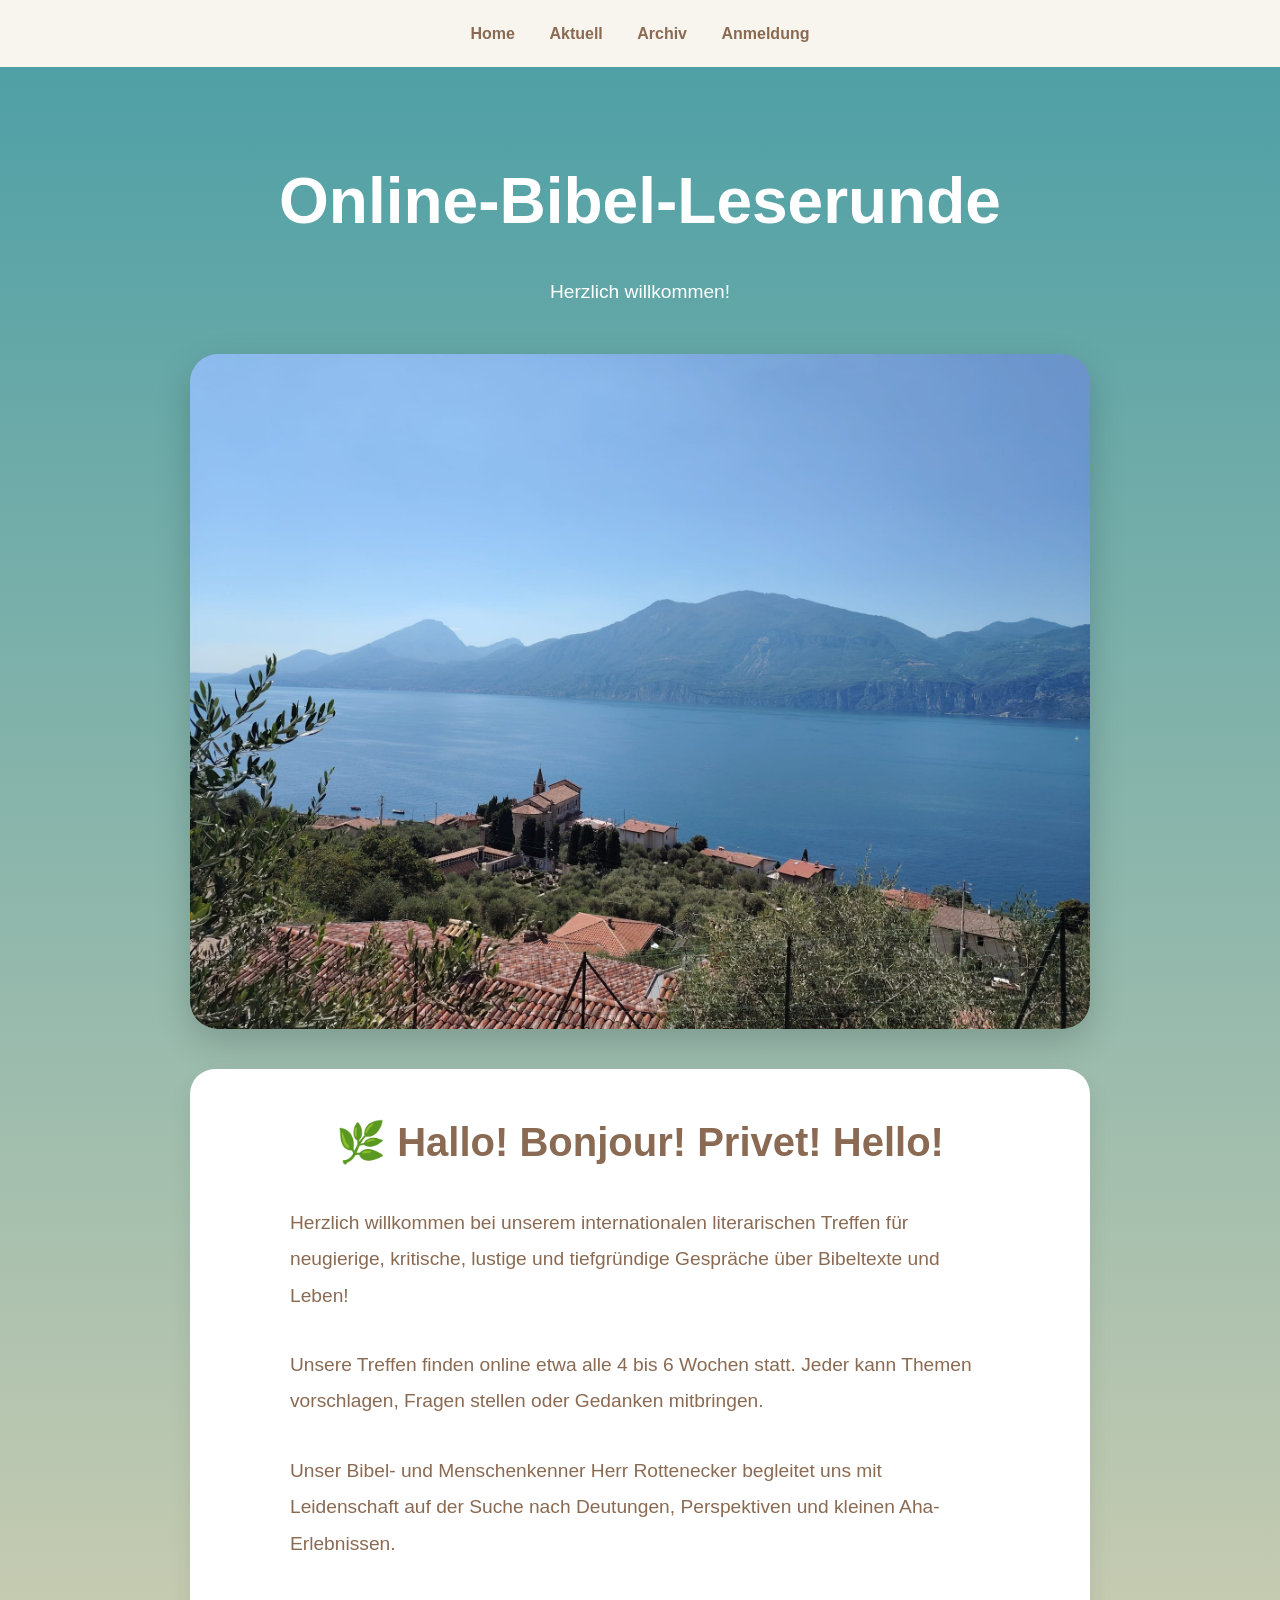
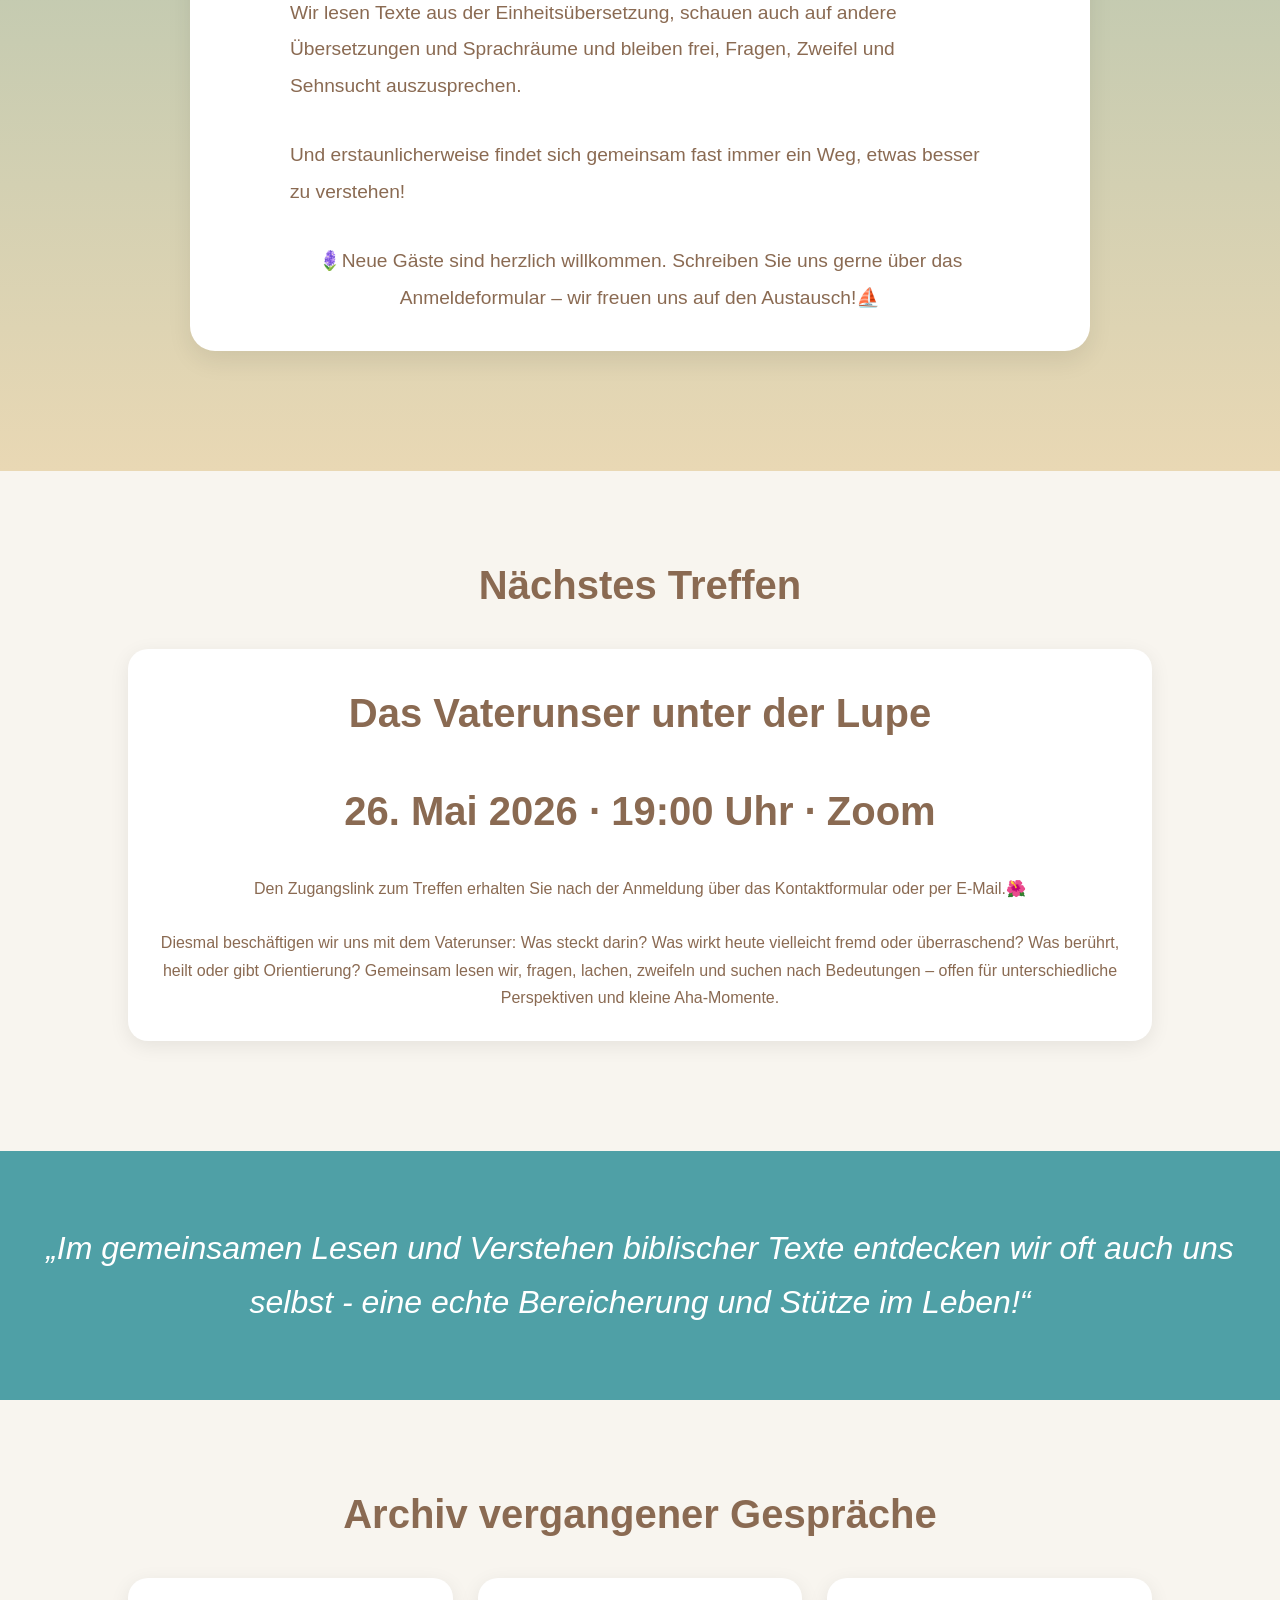
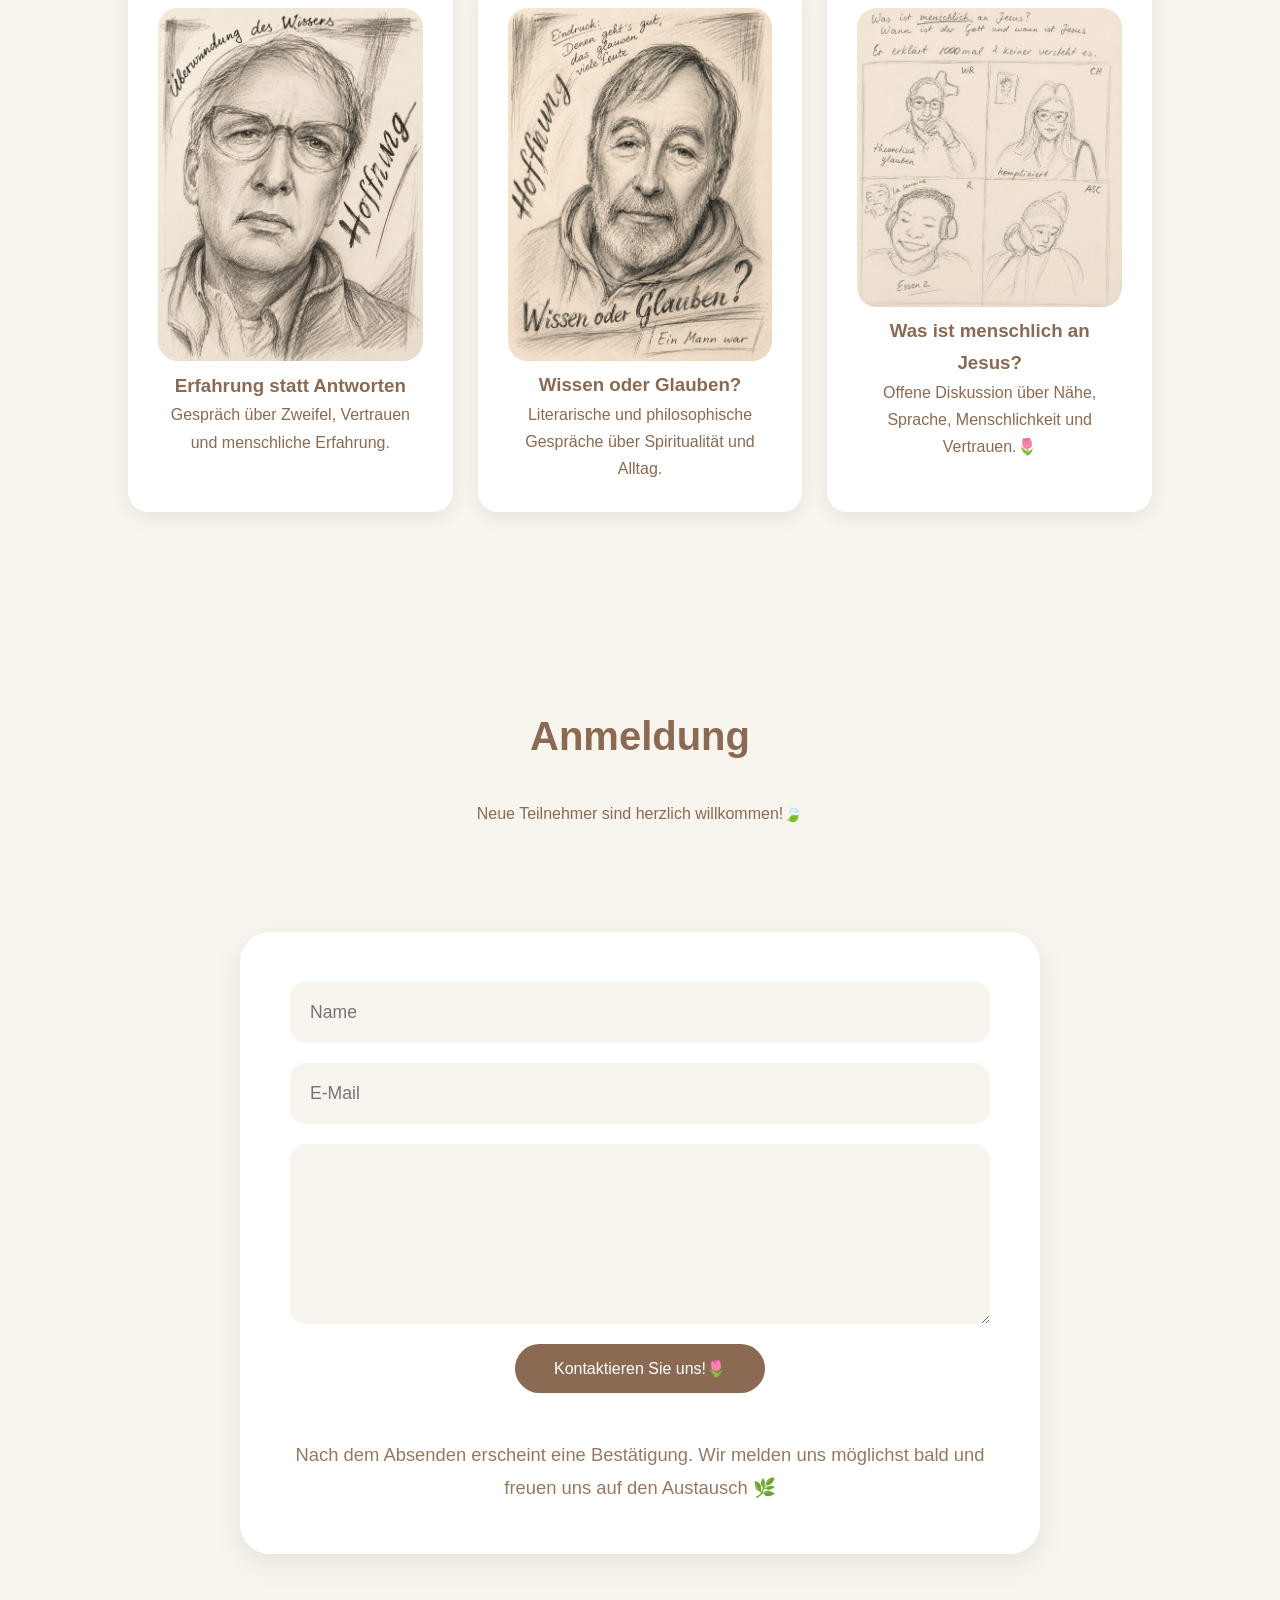
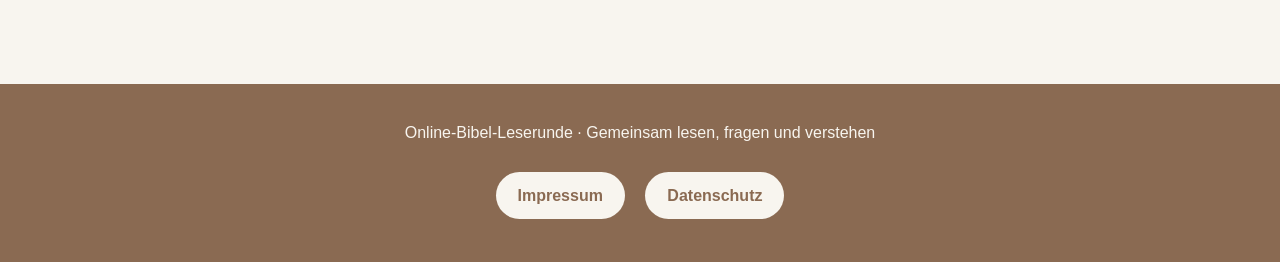
==== index.html @ 1d768882 "Update index.html" ====
<!DOCTYPE html>
<html lang="de">
<head>
<meta charset="UTF-8">
<meta name="viewport" content="width=device-width, initial-scale=1.0">

<title>Online-Bibel-Leserunde</title>

<style>

*{
  margin:0;
  padding:0;
  box-sizing:border-box;
}

body{
  font-family: Arial, sans-serif;
  background:#F8F5EF;
  color:#8A6A52;
  line-height:1.7;
}

header{
  background:linear-gradient(to bottom,#4FA0A6,#E9D8B4);
  padding:80px 20px;
  text-align:center;
  color:white;
}

header h1{
  font-size:4rem;
  margin-bottom:20px;
}

header p{
  max-width:700px;
  margin:auto;
  font-size:1.2rem;
}

nav{
  background:#F8F5EF;
  padding:20px;
  text-align:center;
  position:sticky;
  top:0;
}

nav a{
  margin:0 15px;
  text-decoration:none;
  color:#8A6A52;
  font-weight:bold;
}

section{
  padding:80px 10%;
  text-align:center;
}

h2{
  margin-bottom:30px;
  font-size:2.5rem;
}

.card{
  background:white;
  padding:30px;
  border-radius:20px;
  box-shadow:0 5px 20px rgba(0,0,0,0.08);
  margin-bottom:30px;
}

.quote{
  background:#4FA0A6;
  color:white;
  text-align:center;
  padding:70px 20px;
  font-size:2rem;
  font-style:italic;
}

.gallery{
  display:grid;
  grid-template-columns:repeat(auto-fit,minmax(250px,1fr));
  gap:25px;
}

.gallery img{
  width:100%;
  border-radius:20px;
}

form{
  display:flex;
  flex-direction:column;
  gap:20px;

  max-width:800px;
  width:95%;

  margin:50px auto;

  background:white;
  padding:50px;

  border-radius:30px;

  box-shadow:0 10px 30px rgba(0,0,0,0.08);
}

input,
textarea{

  width:100%;

  padding:20px;

  border:none;

  border-radius:15px;

  font-size:1.1rem;

  background:#F8F5EF;

  color:#8A6A52;

}

textarea{
  min-height:180px;
}

button{

  width:250px;

  margin:auto;

  padding:16px;

  border:none;

  border-radius:30px;

  font-size:1.1rem;

}

button{
  background:#8A6A52;
  color:white;
  border:none;
  padding:15px;
  border-radius:30px;
  cursor:pointer;
  font-size:1rem;
}

footer{
  background:#8A6A52;
  color:#F8F5EF;
  text-align:center;
  padding:35px 20px;
}

.footer-buttons{
  margin-top:18px;
}

.footer-buttons a{
  display:inline-block;
  margin:8px;
  padding:10px 22px;
  background:#F8F5EF;
  color:#8A6A52;
  text-decoration:none;
  border-radius:25px;
  font-weight:bold;
}

.footer-buttons a:hover{
  background:#E9D8B4;
}

@media(max-width:768px){

  header h1{
    font-size:2.5rem;
  }

  nav a{
    display:block;
    margin:10px 0;
  }

}

</style>
</head>

<body>

<nav>
  <a href="#home">Home</a>
  <a href="#aktuell">Aktuell</a>
  <a href="#archiv">Archiv</a>
  <a href="#kontakt">Anmeldung</a>
</nav>

<header id="home">
  <h1>Online-Bibel-Leserunde</h1>

  <p>
    Herzlich willkommen!
  </p>

  <img 
    src="images/Gardasee1.jpg"
    alt="Meer und Holzjolle"
    style="
      display:block;
      width:90%;
      max-width:900px;
      height:auto;
      margin:45px auto 0 auto;
      border-radius:28px;
      box-shadow:0 12px 35px rgba(0,0,0,0.18);
    "
  >
  <div style="
max-width:900px;
margin:40px auto;
background:white;
padding:35px;
border-radius:25px;
box-shadow:0 10px 25px rgba(0,0,0,0.08);
line-height:1.9;
color:#8A6A52;
font-size:1.08rem;
text-align:left;
">

<h2 style="text-align:center;margin-bottom:25px;">
🌿 Hallo! Bonjour! Privet! Hello!
</h2>

<p>

Herzlich willkommen bei unserem internationalen literarischen Treffen für neugierige, kritische, lustige und tiefgründige Gespräche über Bibeltexte und Leben!

</p>

<br>

<p>

Unsere Treffen finden online etwa alle 4 bis 6 Wochen statt. Jeder kann Themen vorschlagen, Fragen stellen oder Gedanken mitbringen.

</p>

<br>

<p>

Unser Bibel- und Menschenkenner Herr Rottenecker begleitet uns mit Leidenschaft auf der Suche nach Deutungen, Perspektiven und kleinen Aha-Erlebnissen.

</p>

<br>

<p>

<p>

Wir lesen Texte aus der Einheitsübersetzung, schauen auch auf andere Übersetzungen und Sprachräume und bleiben frei, Fragen, Zweifel und Sehnsucht auszusprechen.

</p>

</p>

<br>

<p>

Und erstaunlicherweise findet sich gemeinsam fast immer ein Weg, etwas besser zu verstehen!

</p>

<br>

<p style="text-align:center;font-size:1.2rem;">

🪻Neue Gäste sind herzlich willkommen. Schreiben Sie uns gerne über das Anmeldeformular – wir freuen uns auf den Austausch!⛵

</p>

</div>
</header>

<section id="aktuell">

  <h2>Nächstes Treffen</h2>

  <div class="card">

    <h2>Das Vaterunser unter der Lupe</h2>

   <p>
<h2>26. Mai 2026 · 19:00 Uhr · Zoom</h2>
</p>

<p>
Den Zugangslink zum Treffen erhalten Sie nach der Anmeldung über das Kontaktformular oder per E-Mail.🌺
</p>

<br>

<p>

Diesmal beschäftigen wir uns mit dem Vaterunser:

Was steckt darin? Was wirkt heute vielleicht fremd oder überraschend? Was berührt, heilt oder gibt Orientierung?

Gemeinsam lesen wir, fragen, lachen, zweifeln und suchen nach Bedeutungen – offen für unterschiedliche Perspektiven und kleine Aha-Momente.

</p>
  </div>

</section>

<div class="quote">
  „Im gemeinsamen Lesen und Verstehen biblischer Texte entdecken wir oft auch uns selbst - eine echte Bereicherung und Stütze im Leben!“
</div>

<section id="archiv">

  <h2>Archiv vergangener Gespräche</h2>

  <div class="gallery">

    <div class="card">
      <img src="images/skizze1.png" alt="Skizze">
      <h3>Erfahrung statt Antworten</h3>

      <p>
        Gespräch über Zweifel, Vertrauen und menschliche Erfahrung.
      </p>
    </div>

    <div class="card">
      <img src="images/skizze2.png" alt="Skizze">

      <h3>Wissen oder Glauben?</h3>

      <p>
        Literarische und philosophische Gespräche
        über Spiritualität und Alltag.
      </p>
    </div>

    <div class="card">
      <img src="images/skizze3.png" alt="Skizze">

      <h3>Was ist menschlich an Jesus?</h3>

      <p>
        Offene Diskussion über Nähe, Sprache,
        Menschlichkeit und Vertrauen.🌷
      </p>
    </div>

  </div>

</section>

<section id="kontakt">

  <div style="text-align:center;">

<h2>Anmeldung</h2>

<p>
Neue Teilnehmer sind herzlich willkommen!🍃
</p>

</div>

  <br><br>

<form action="https://formspree.io/f/mlgzqeoj" method="POST">

    <input
    type="text"
    name="name"
    placeholder="Name"
    required>

    <input
    type="email"
    name="email"
    placeholder="E-Mail"
    required>

    <textarea
    name="message"
    placeholder="Kurze Nachricht">
    </textarea>

    <input
    type="hidden"
    name="_subject"
    value="Neue Anmeldung Online-Bibel-Leserunde">

    <input
    type="hidden"
    name="_next"
    value="https://anastasiaasc.github.io/Online-Bibel-Leserunde/danke.html">

    <button type="submit">
      Kontaktieren Sie uns!🌷
    </button>
<p style="
margin-top:25px;
font-size:1.15rem;
line-height:1.8;
color:#8A6A52;
opacity:0.9;
text-align:center;
">

Nach dem Absenden erscheint eine Bestätigung.
Wir melden uns möglichst bald und freuen uns auf den Austausch 🌿

</p>
</form>

</section>

<footer>

  <p>
    Online-Bibel-Leserunde · Gemeinsam lesen,
    fragen und verstehen
  </p>

  <div class="footer-buttons">

    <a href="impressum.html">
      Impressum
    </a>

    <a href="datenschutz.html">
      Datenschutz
    </a>

  </div>

</footer>

</body>
</html>
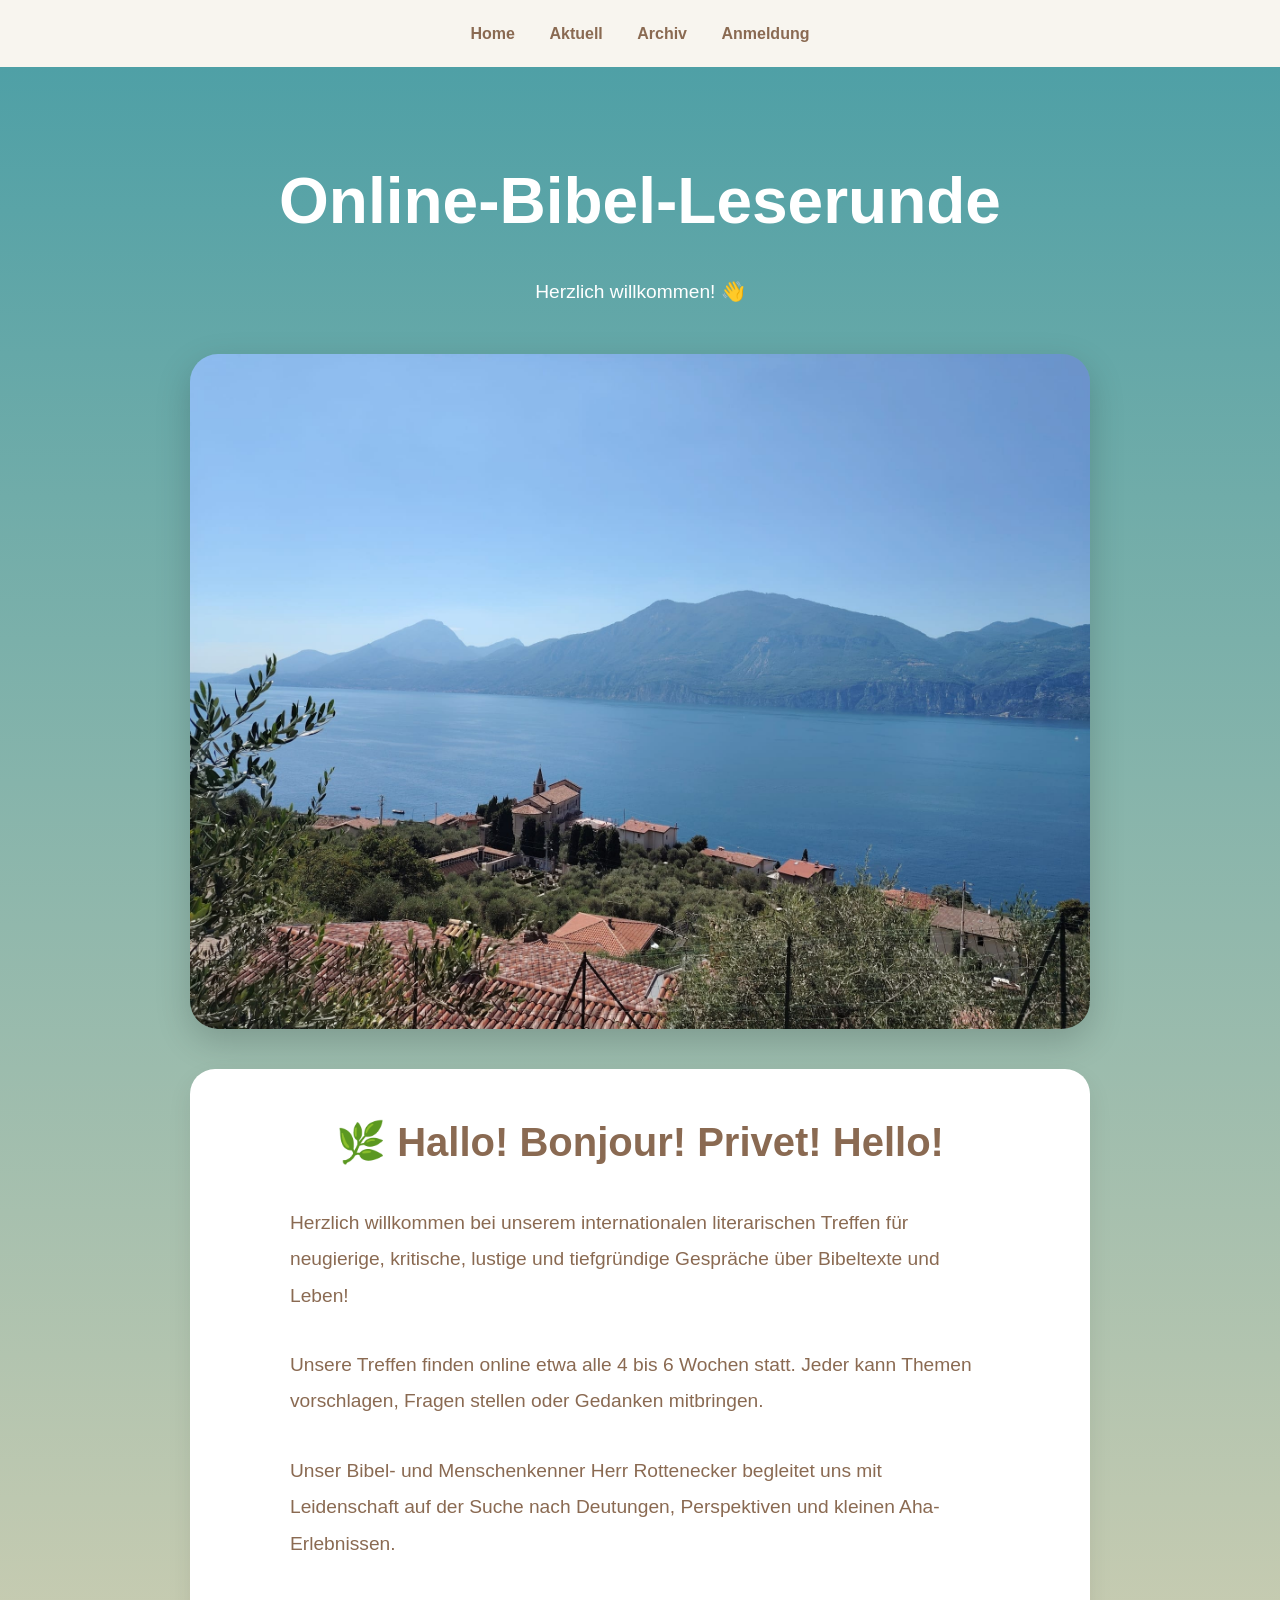
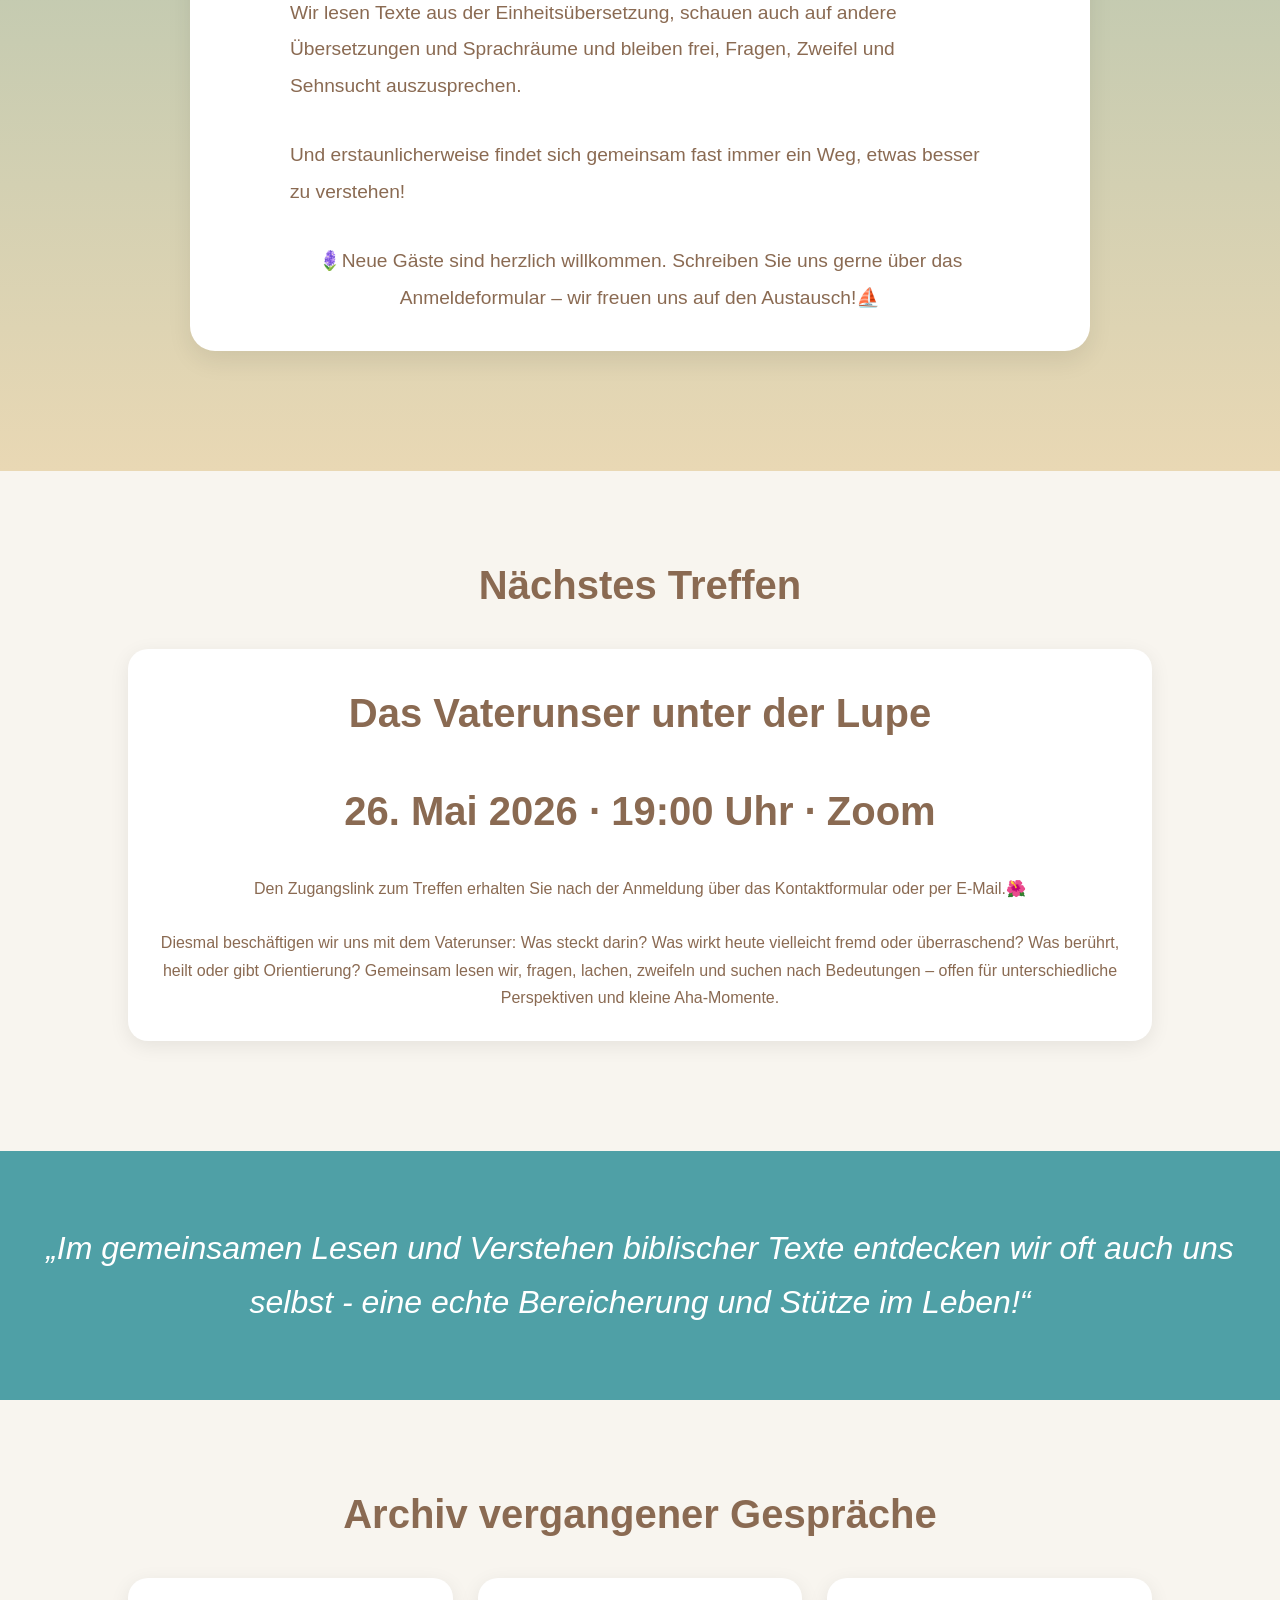
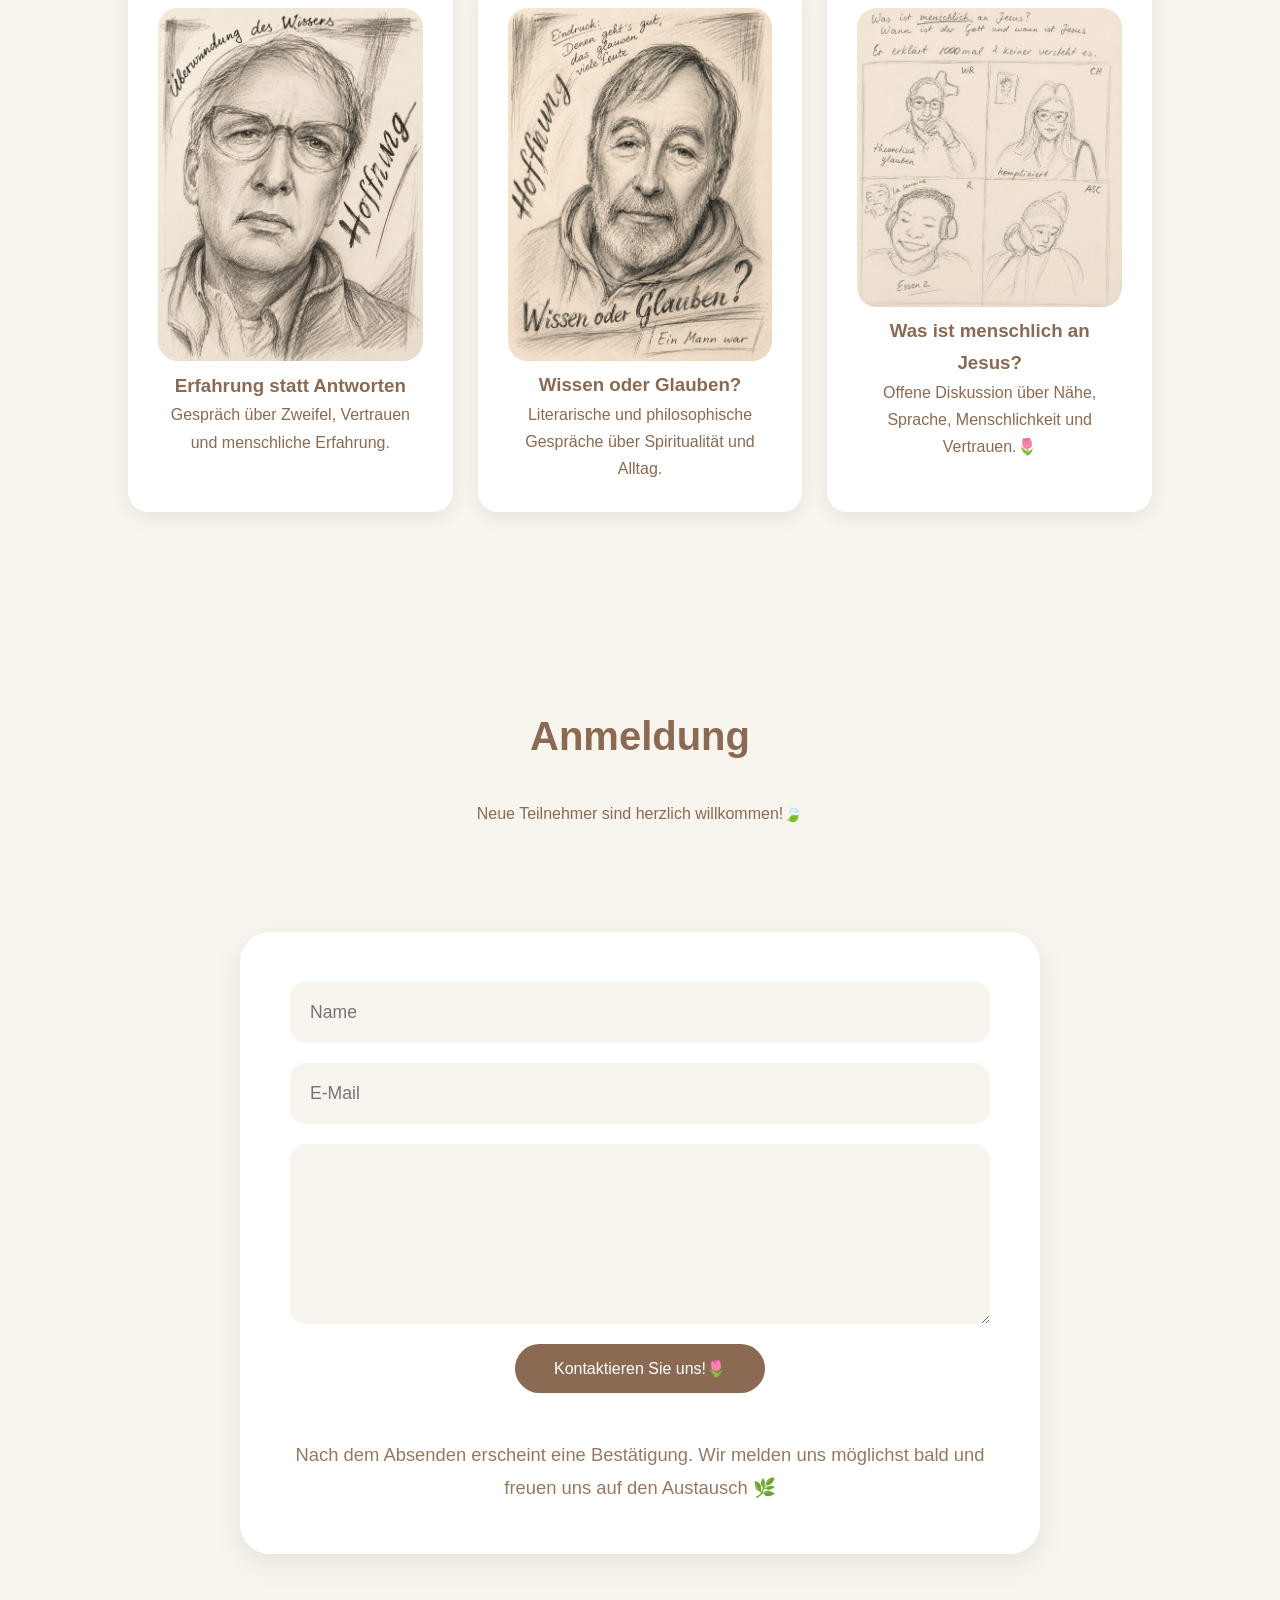
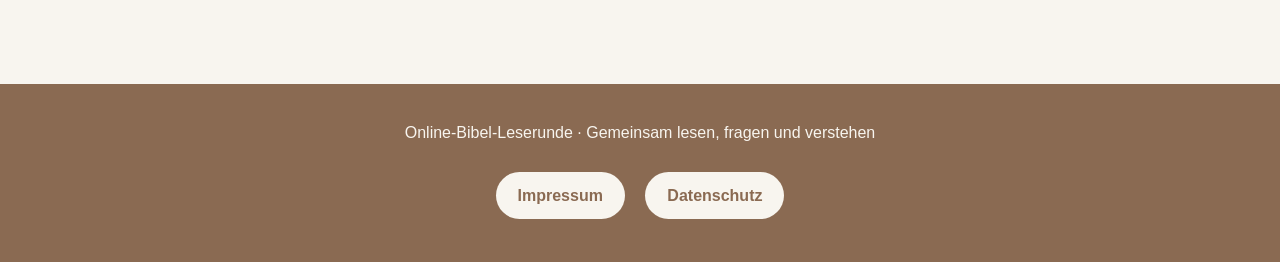
==== commit 80c83950: "Update index.html" ====
--- a/index.html
+++ b/index.html
@@ -4,7 +4,7 @@
 <meta charset="UTF-8">
 <meta name="viewport" content="width=device-width, initial-scale=1.0">
 
-<title>Online-Bibel-Leserunde</title>
+<title>Online Bibel-Leserunde 📜</title>
 
 <style>
 
@@ -214,7 +214,7 @@
   <h1>Online-Bibel-Leserunde</h1>
 
   <p>
-    Herzlich willkommen!
+    Herzlich willkommen! 👋
   </p>
 
   <img 
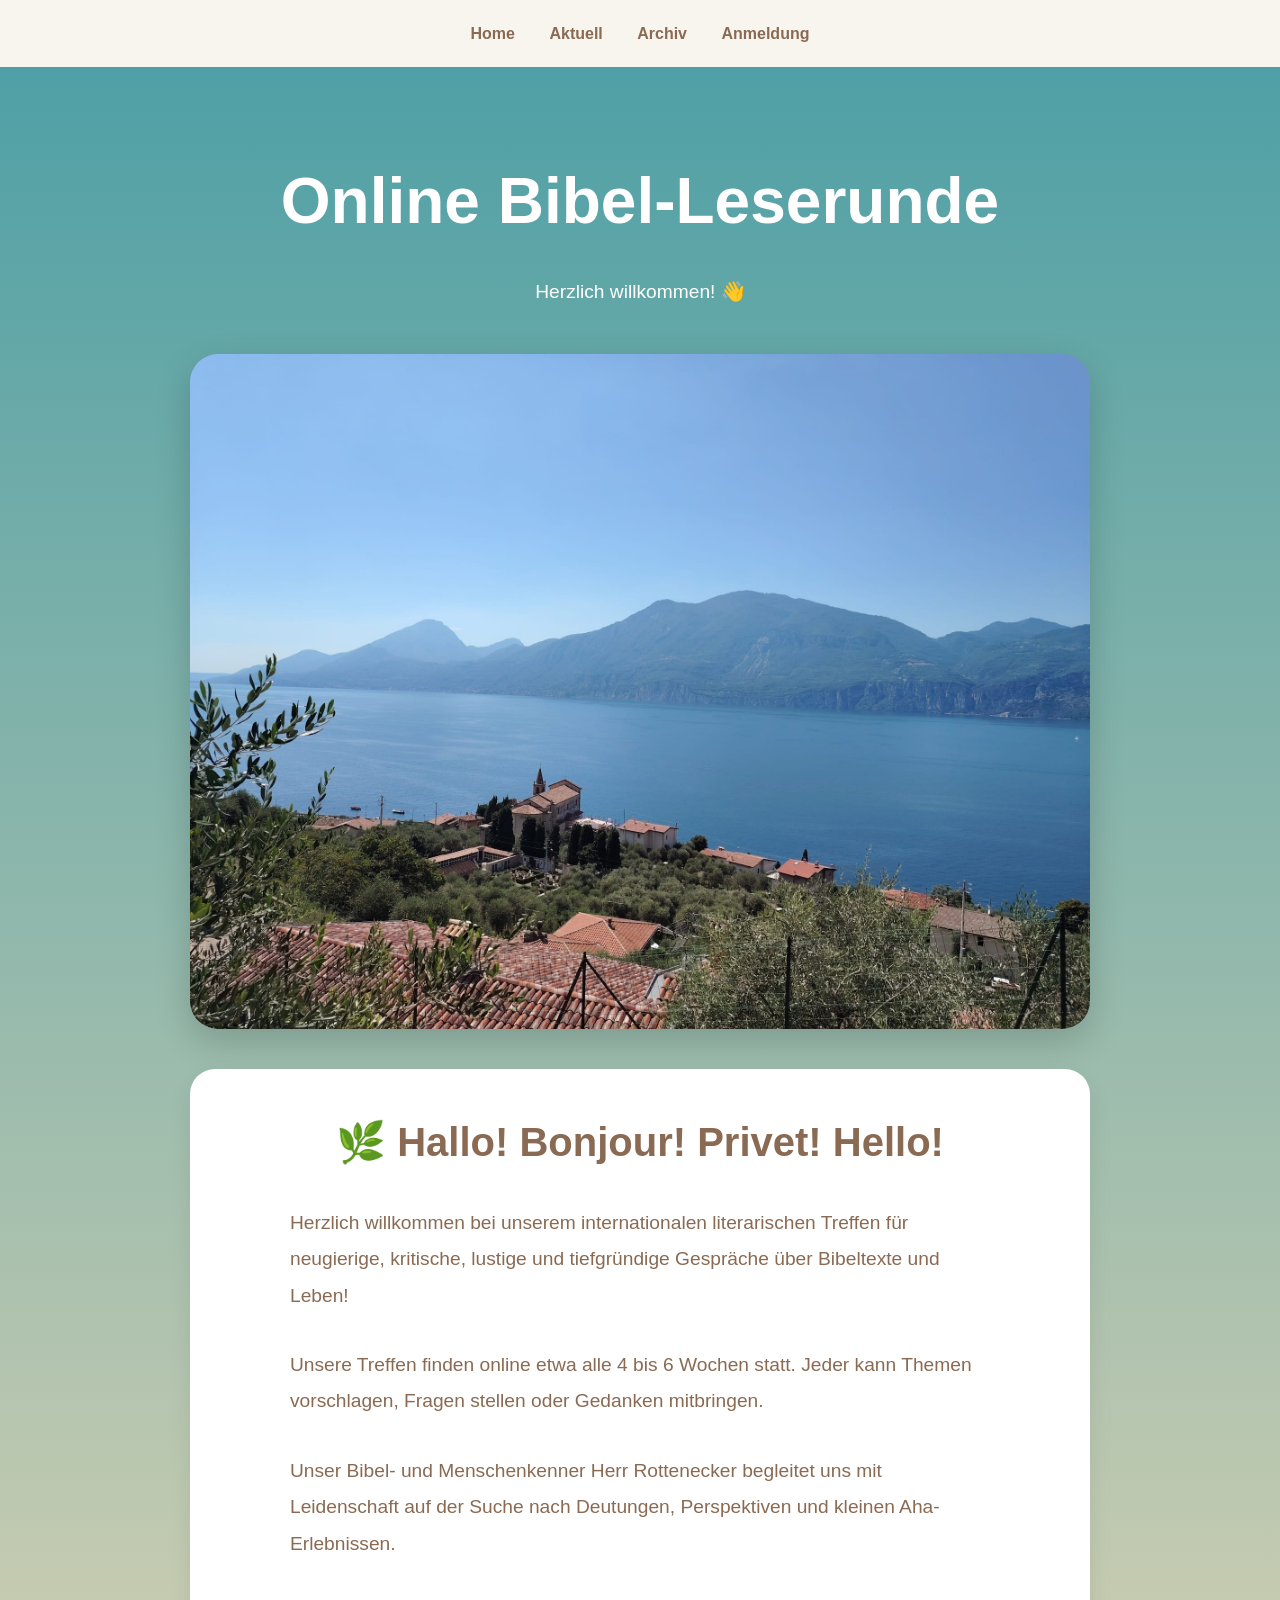
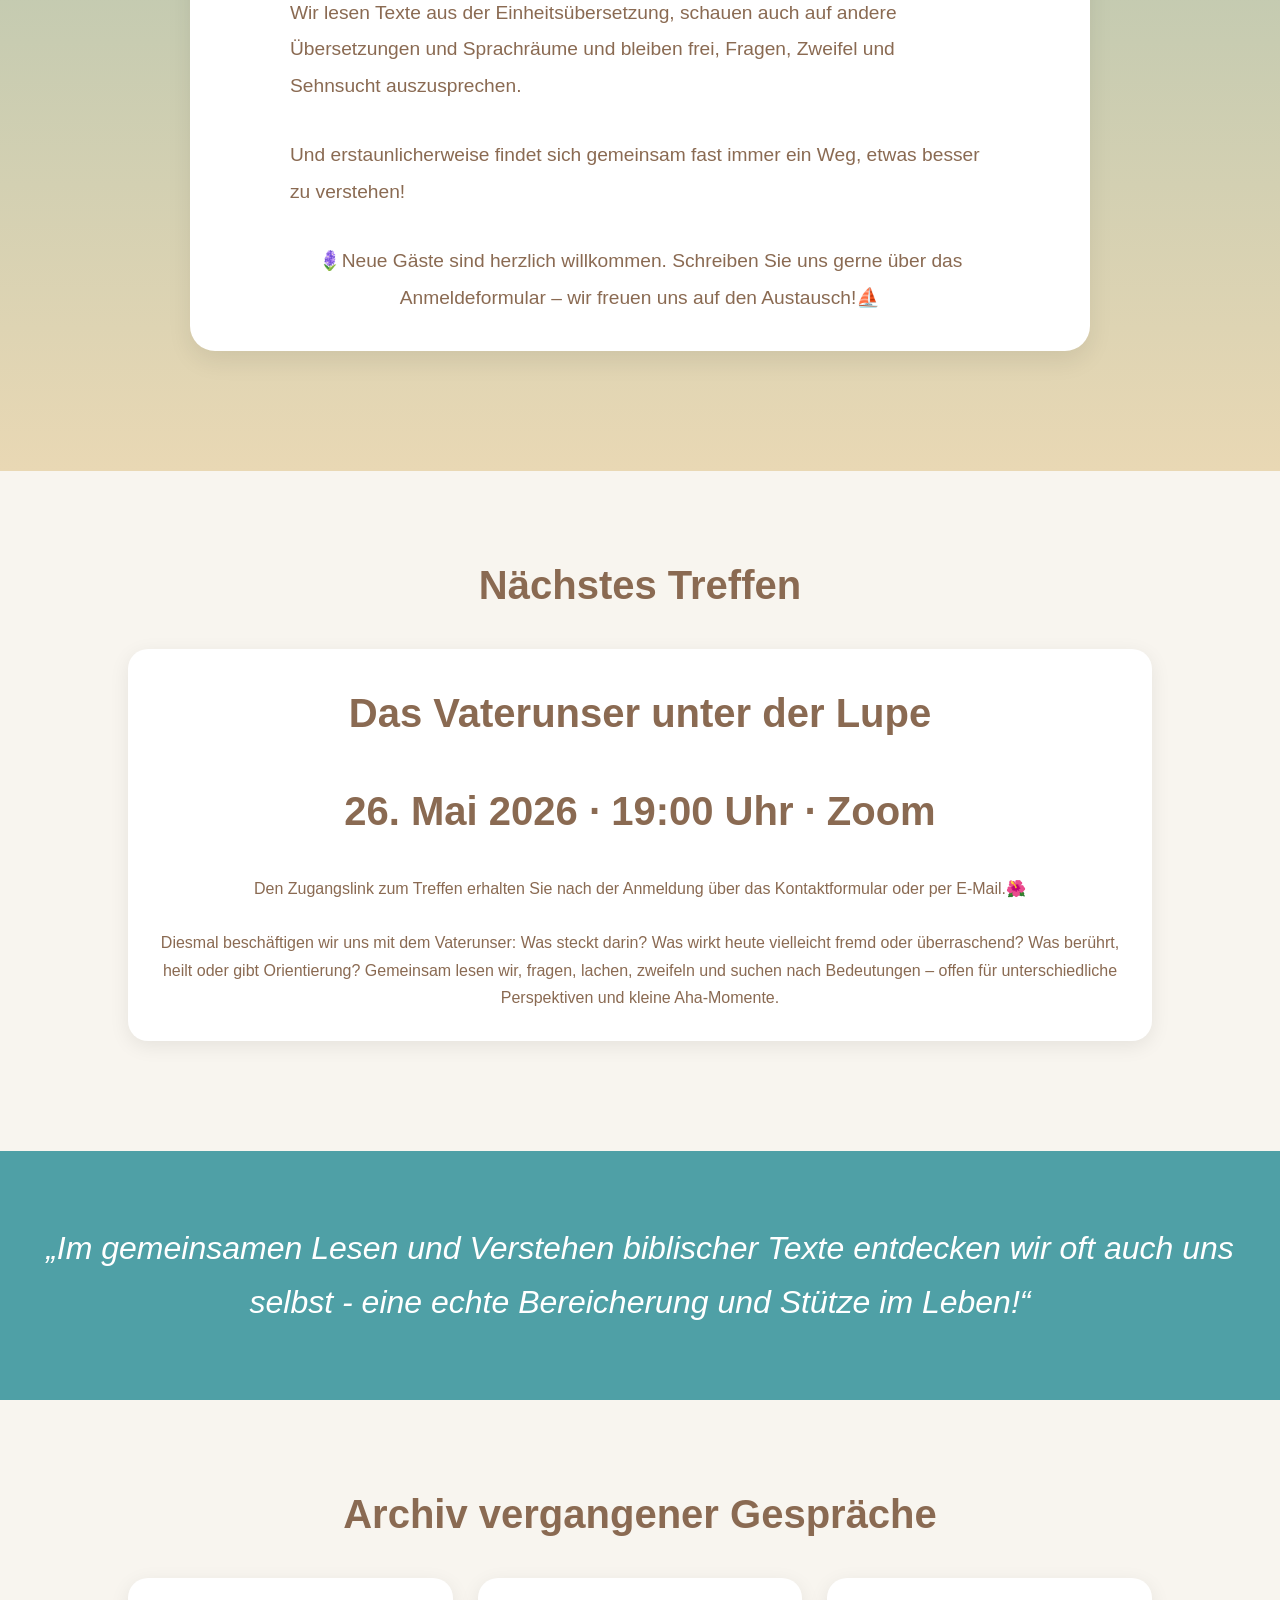
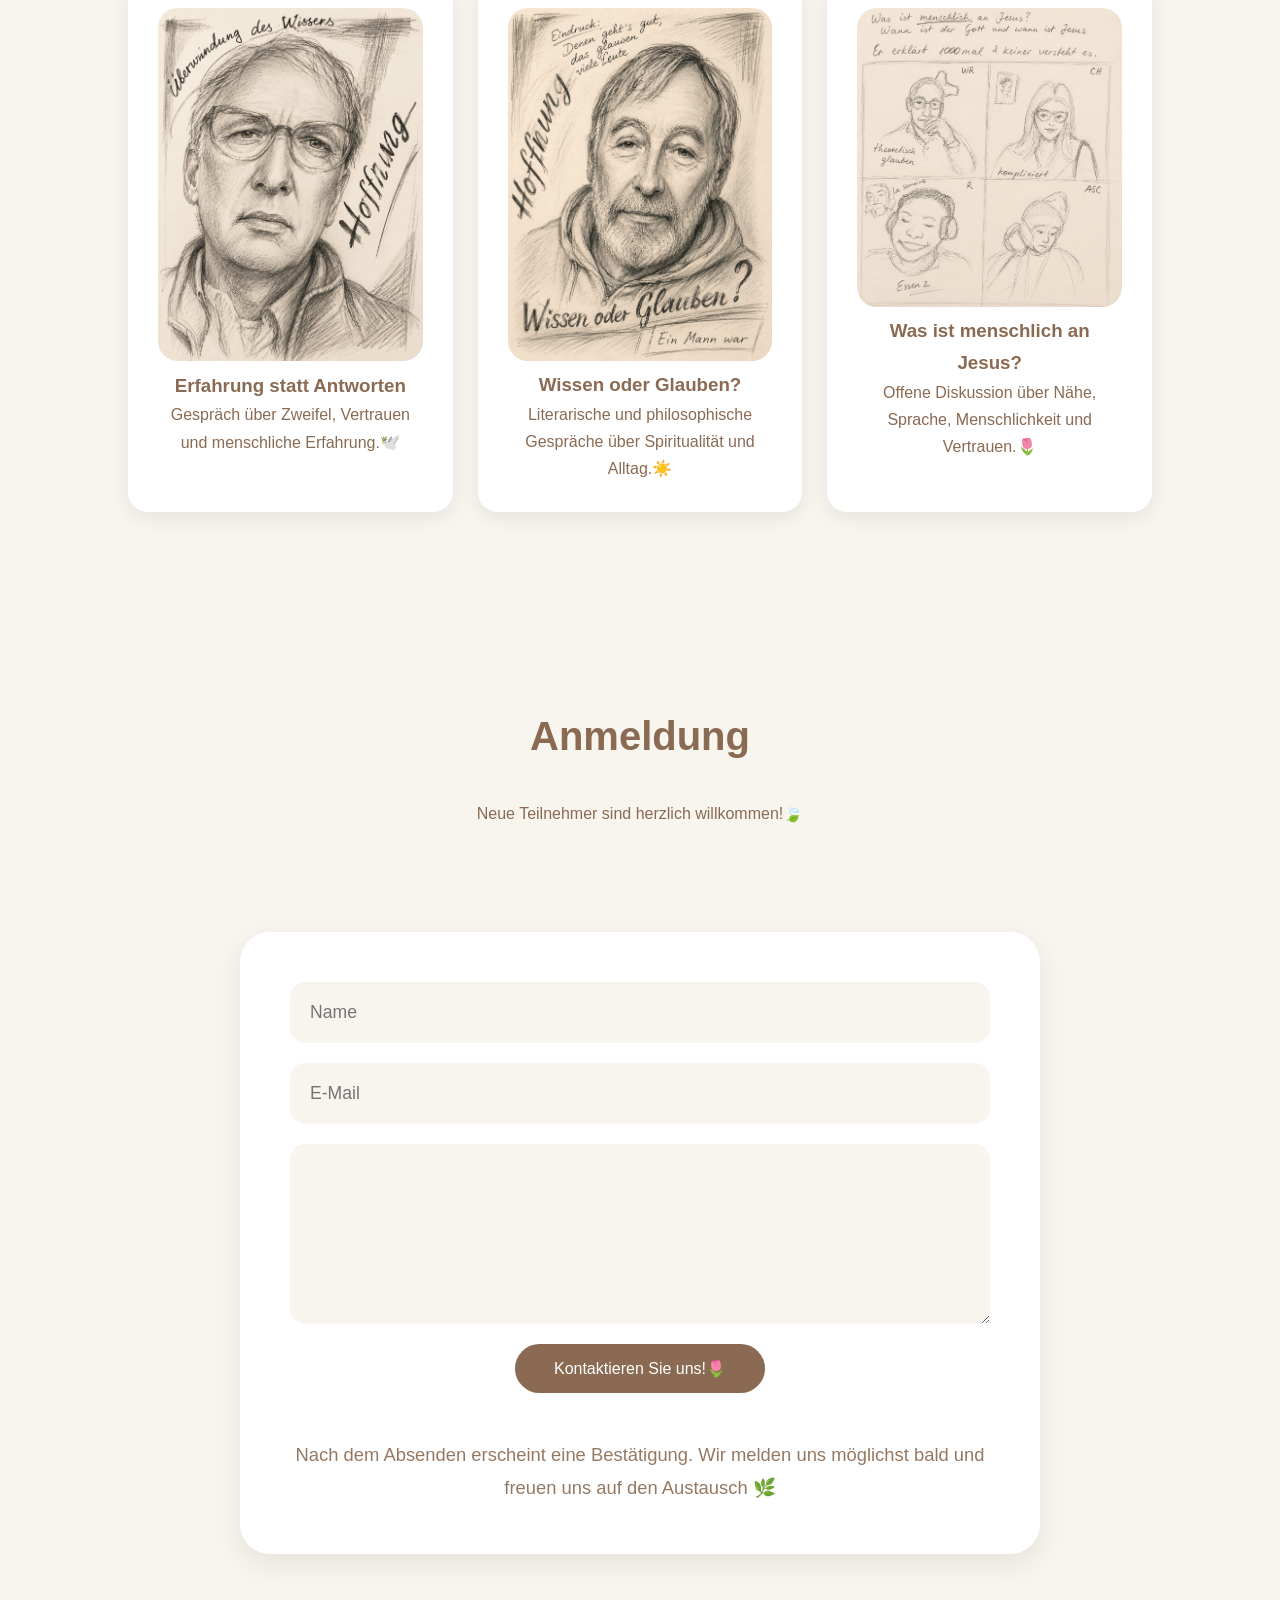
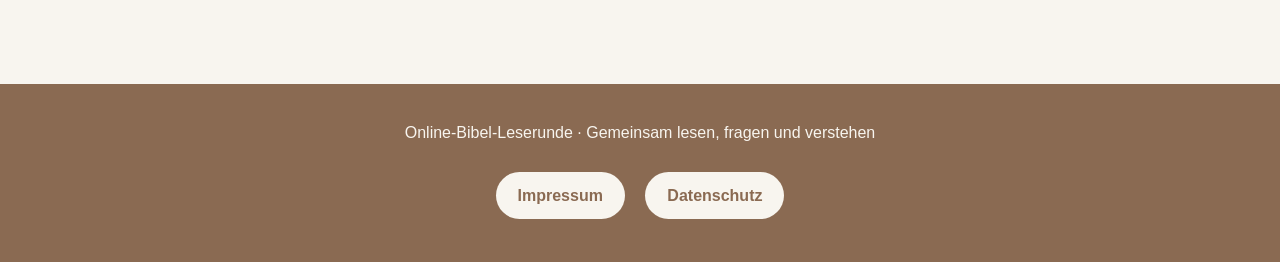
==== commit 399caa0c: "Update index.html" ====
--- a/index.html
+++ b/index.html
@@ -4,7 +4,7 @@
 <meta charset="UTF-8">
 <meta name="viewport" content="width=device-width, initial-scale=1.0">
 
-<title>Online Bibel-Leserunde 📜</title>
+<title>Online Bibel-Leserunde</title>
 
 <style>
 
@@ -211,7 +211,7 @@
 </nav>
 
 <header id="home">
-  <h1>Online-Bibel-Leserunde</h1>
+  <h1>Online Bibel-Leserunde</h1>
 
   <p>
     Herzlich willkommen! 👋
@@ -346,7 +346,7 @@
       <h3>Erfahrung statt Antworten</h3>
 
       <p>
-        Gespräch über Zweifel, Vertrauen und menschliche Erfahrung.
+        Gespräch über Zweifel, Vertrauen und menschliche Erfahrung.🕊️
       </p>
     </div>
 
@@ -357,7 +357,7 @@
 
       <p>
         Literarische und philosophische Gespräche
-        über Spiritualität und Alltag.
+        über Spiritualität und Alltag.☀️
       </p>
     </div>
 
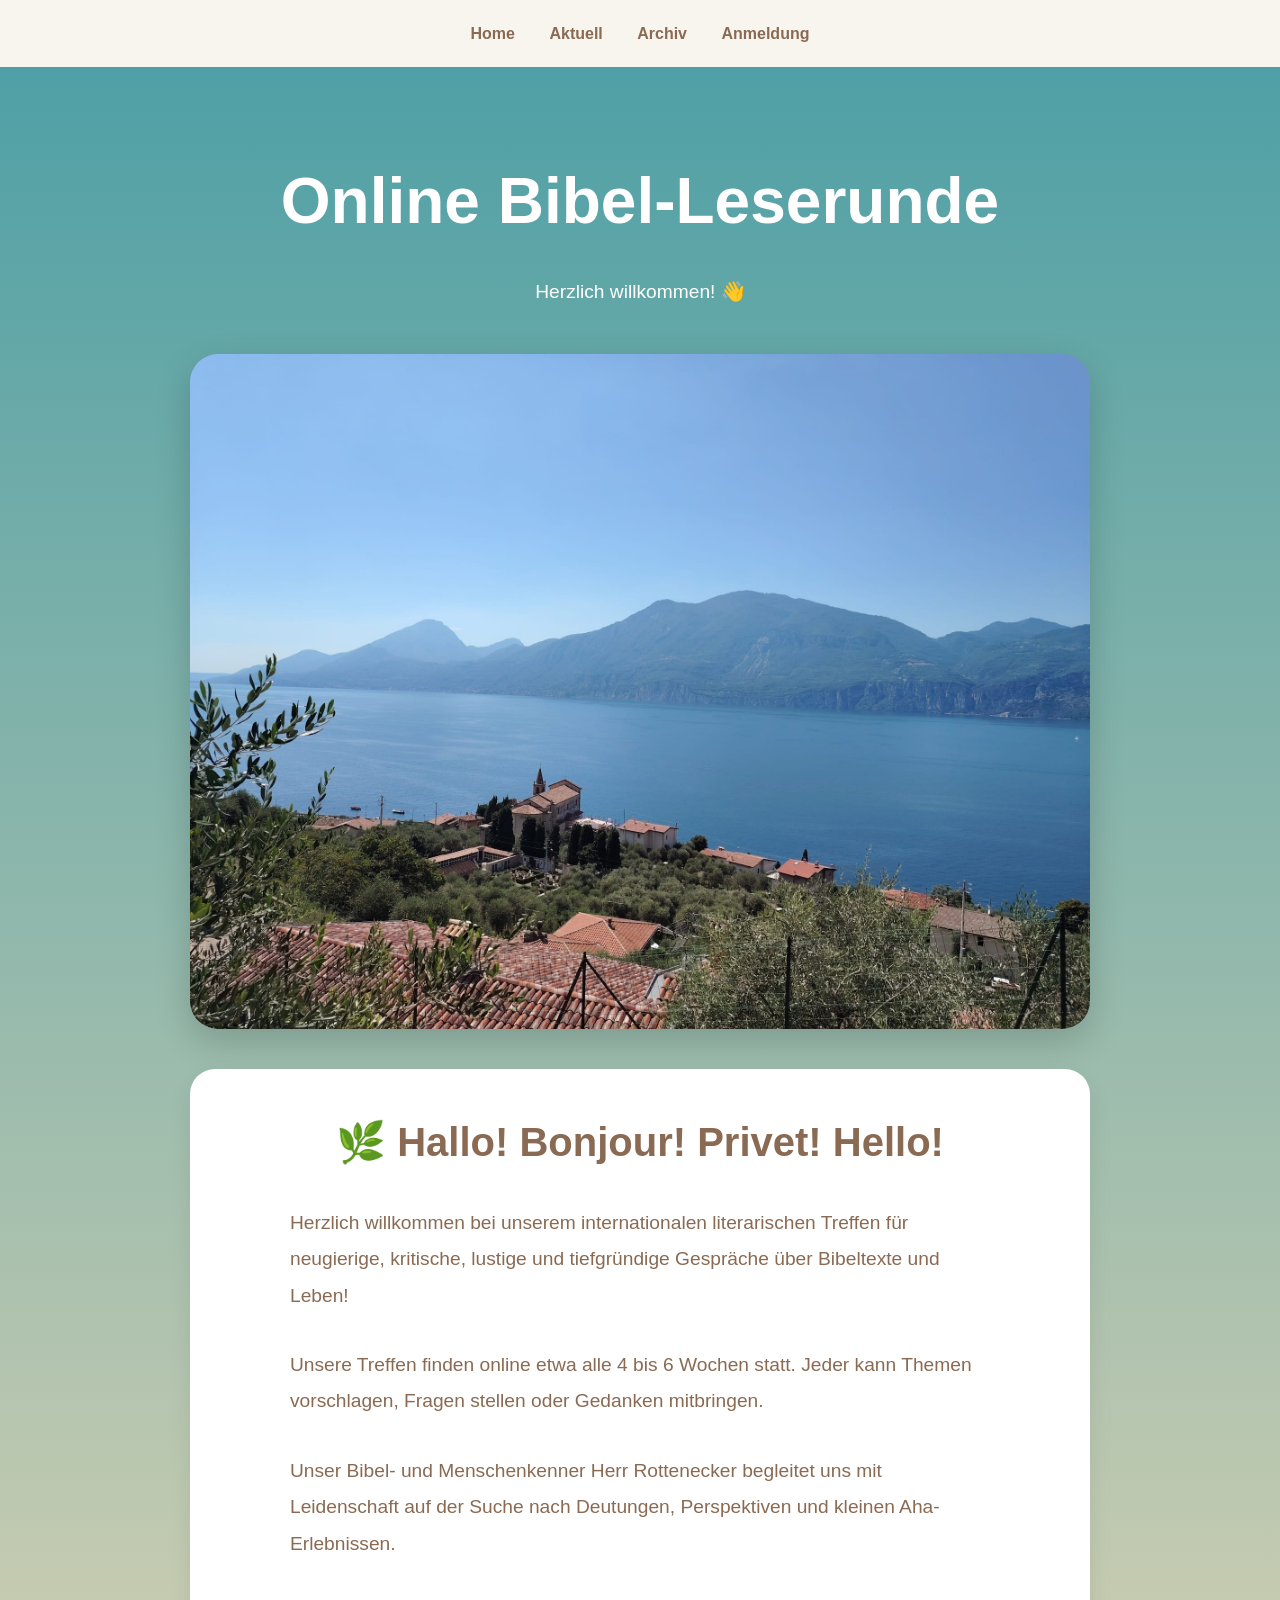
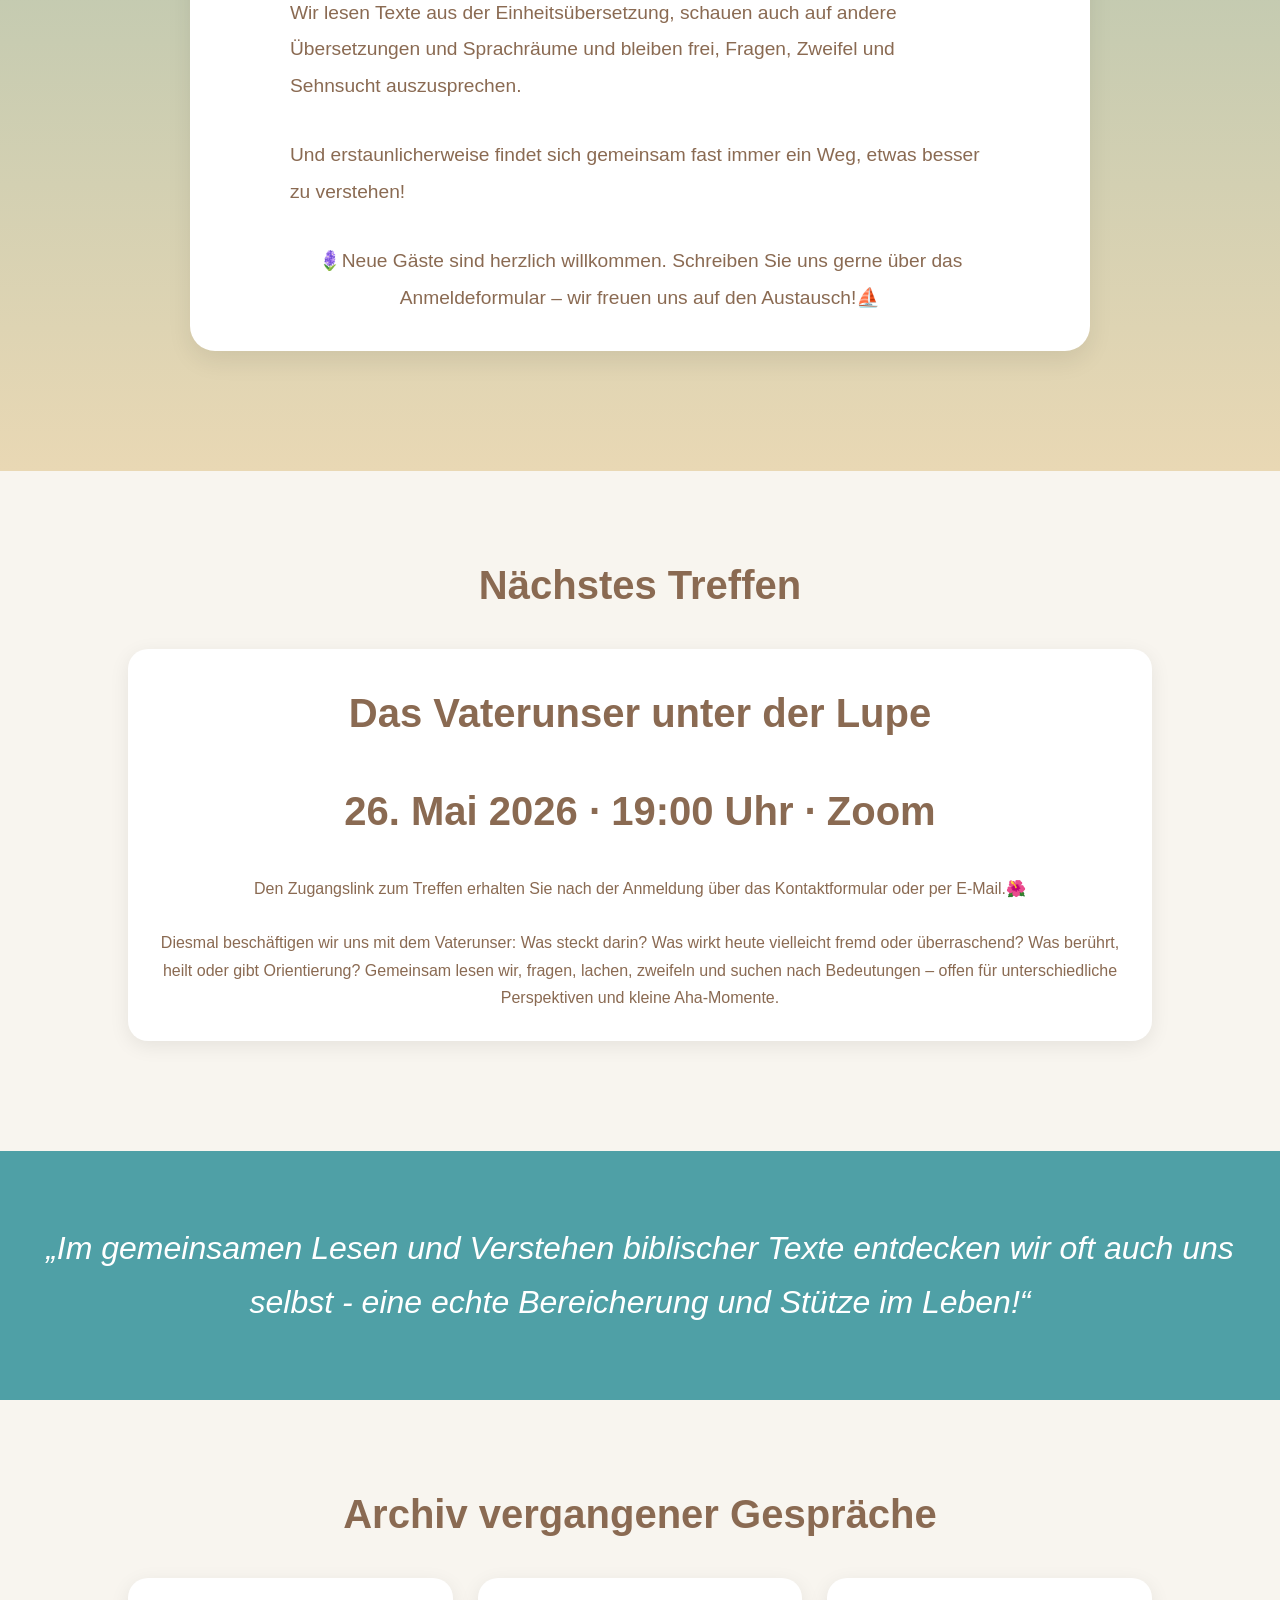
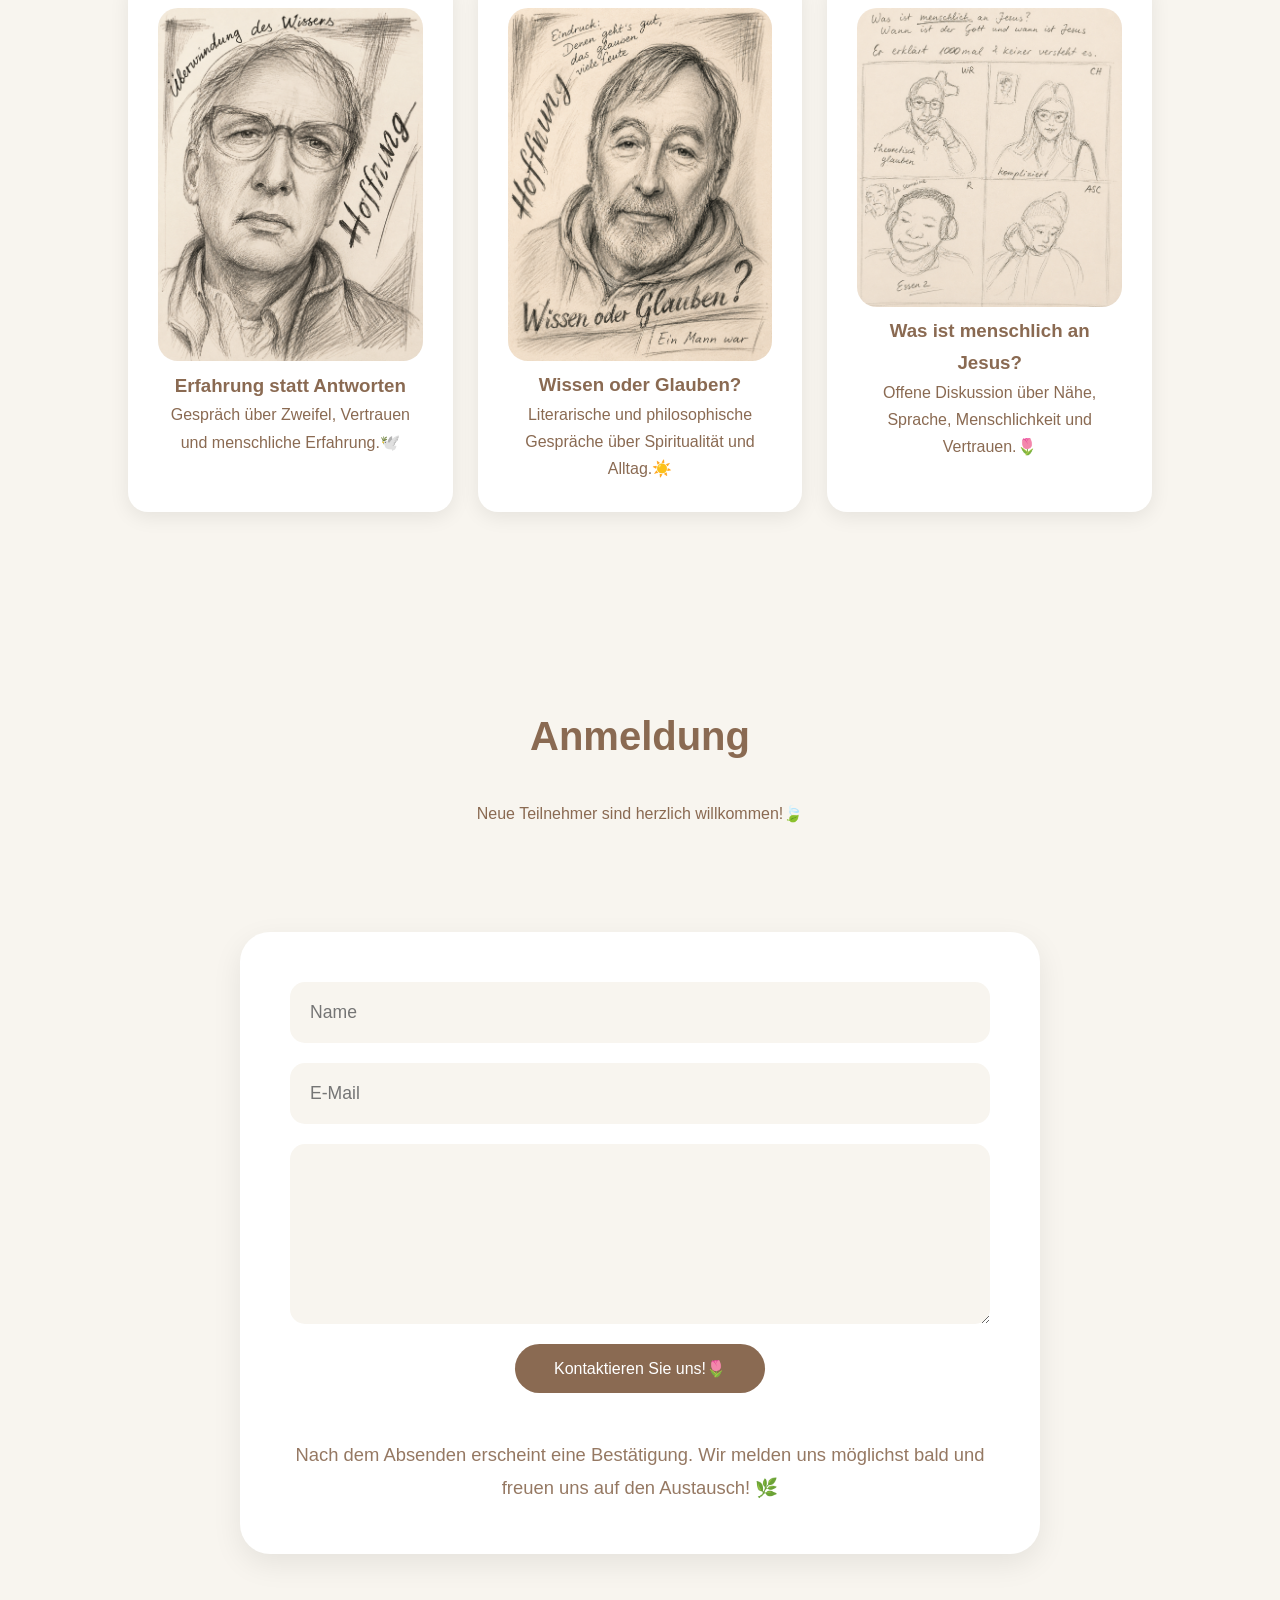
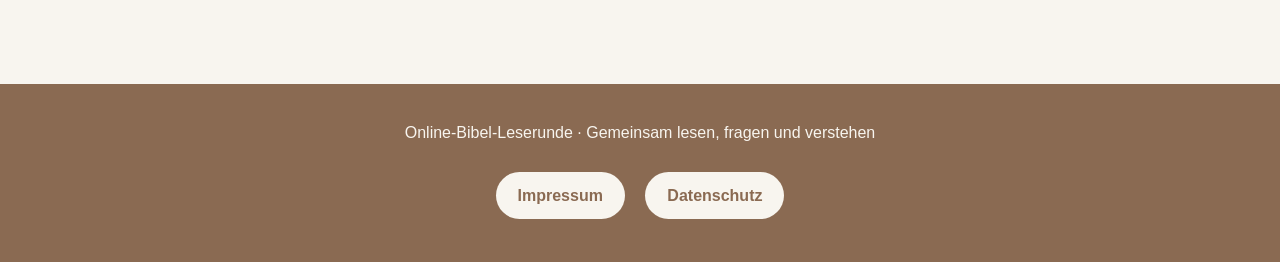
==== commit 81d18096: "Update index.html" ====
--- a/index.html
+++ b/index.html
@@ -432,7 +432,7 @@
 ">
 
 Nach dem Absenden erscheint eine Bestätigung.
-Wir melden uns möglichst bald und freuen uns auf den Austausch 🌿
+Wir melden uns möglichst bald und freuen uns auf den Austausch! 🌿
 
 </p>
 </form>
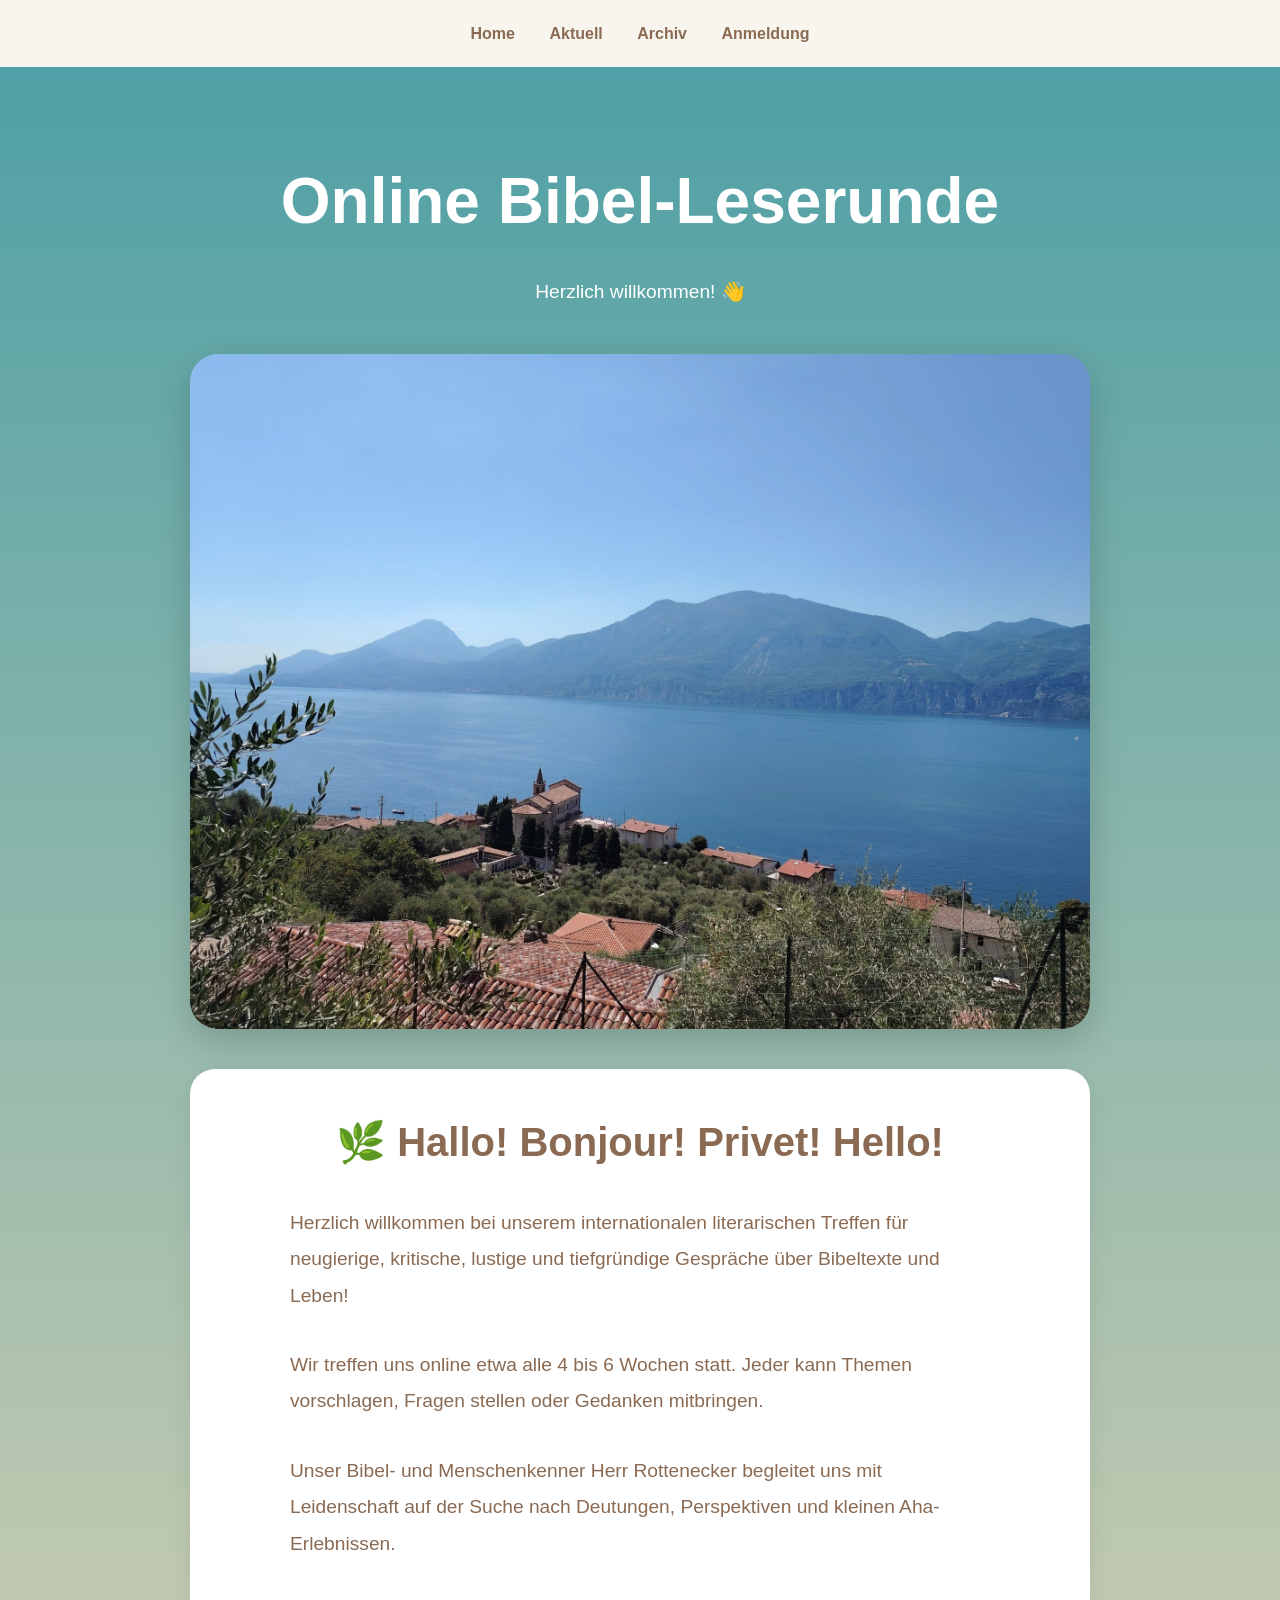
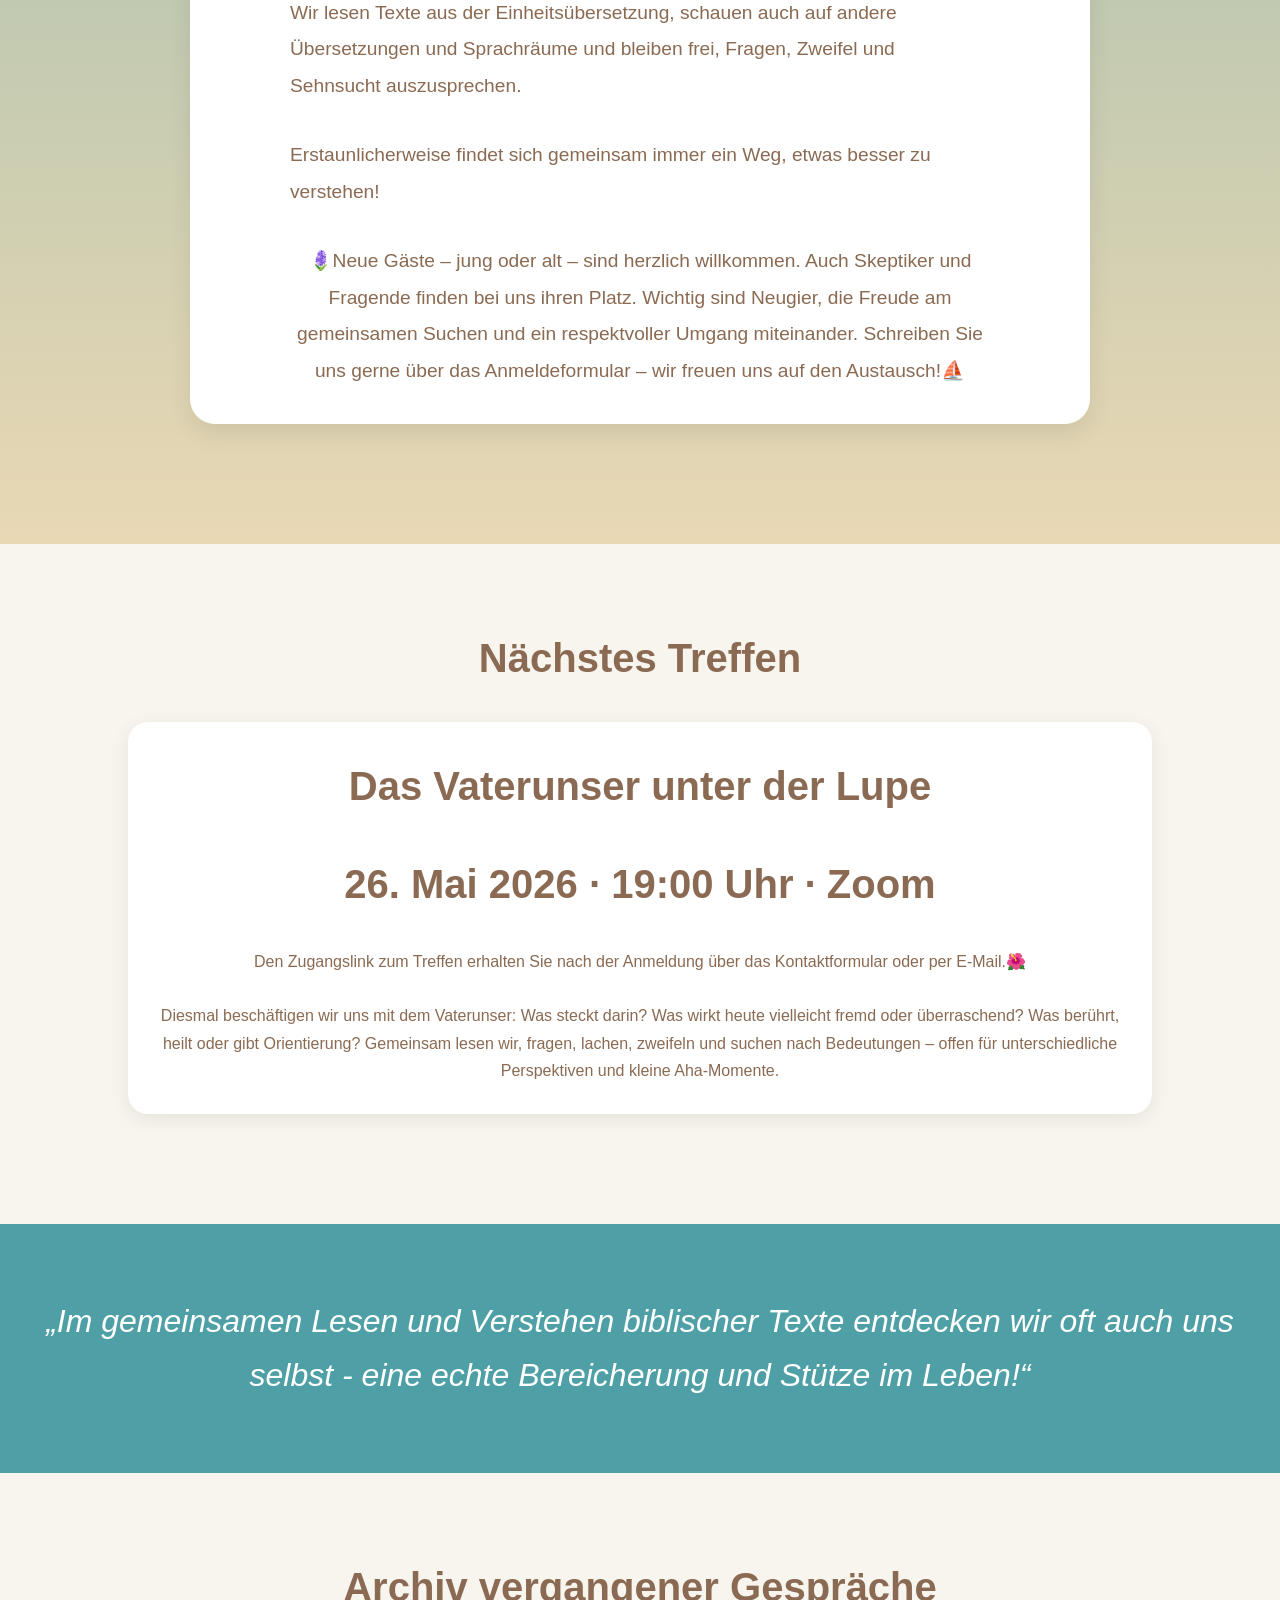
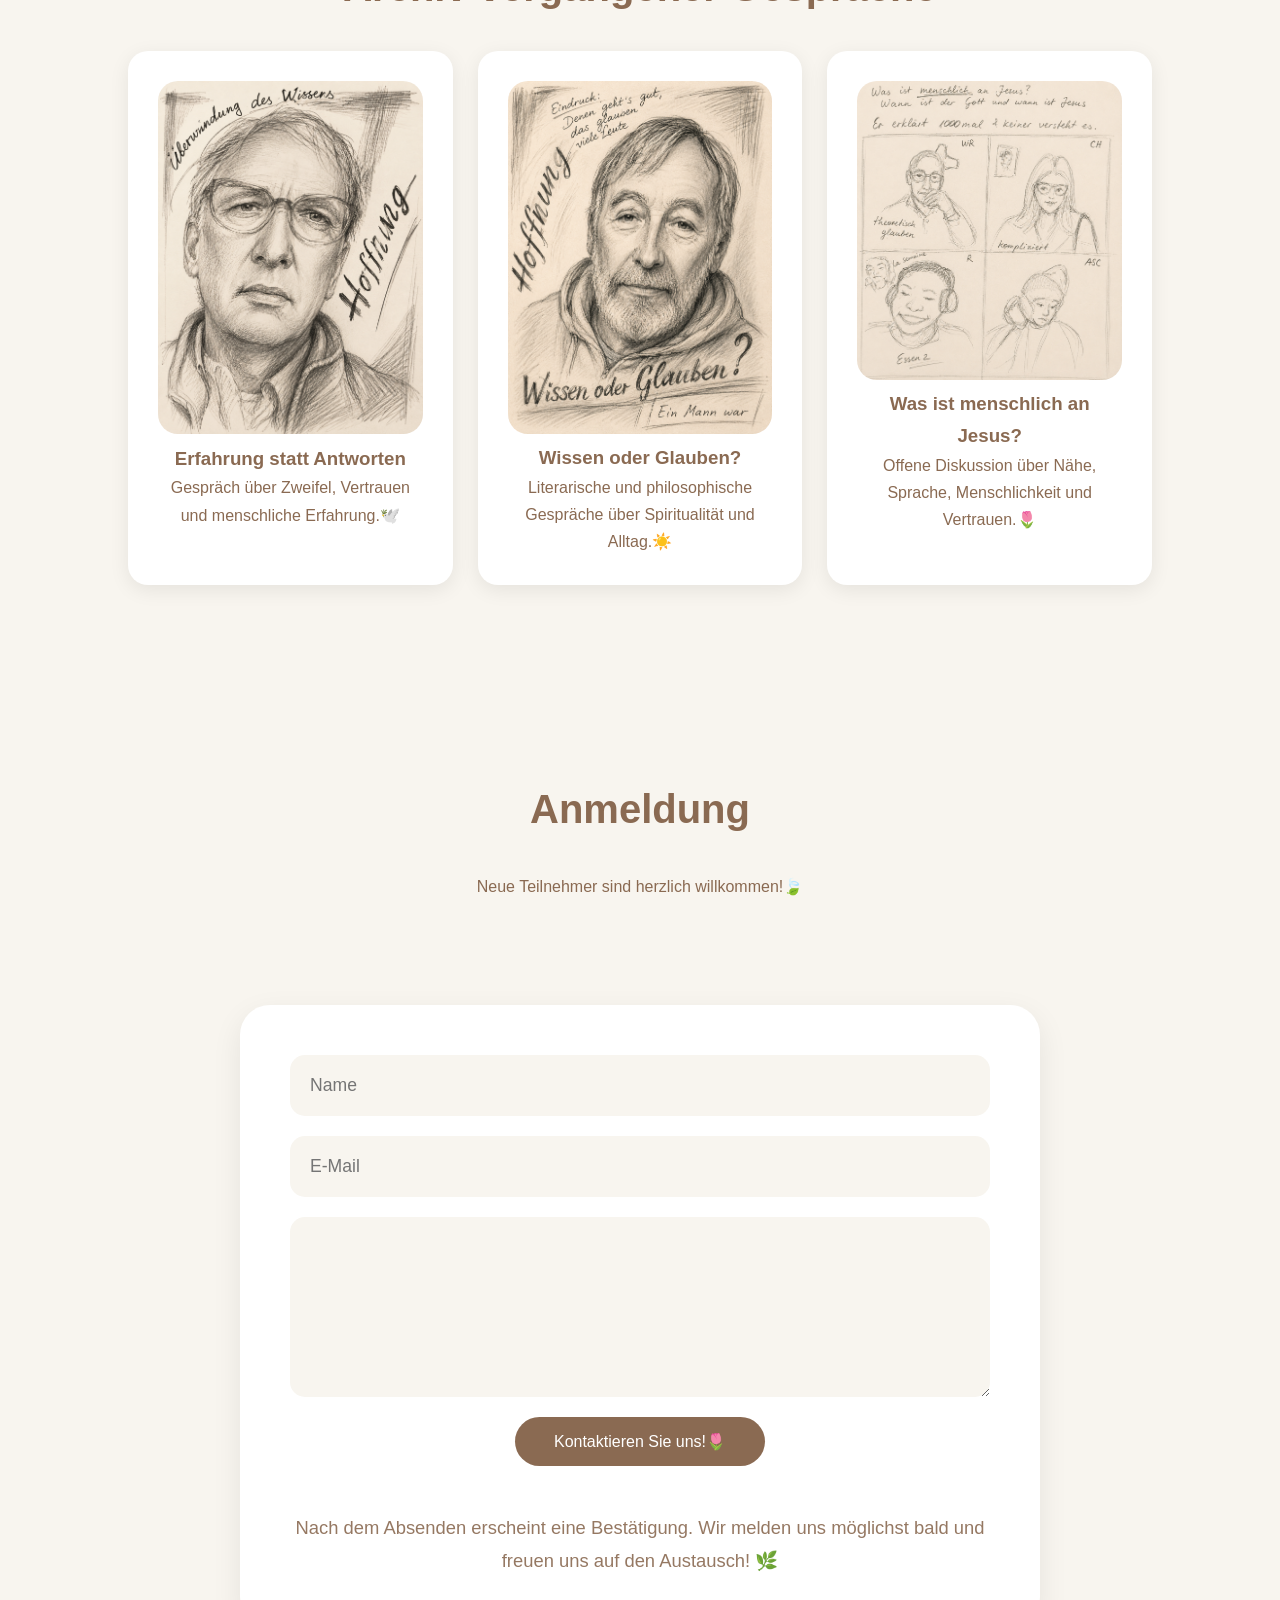
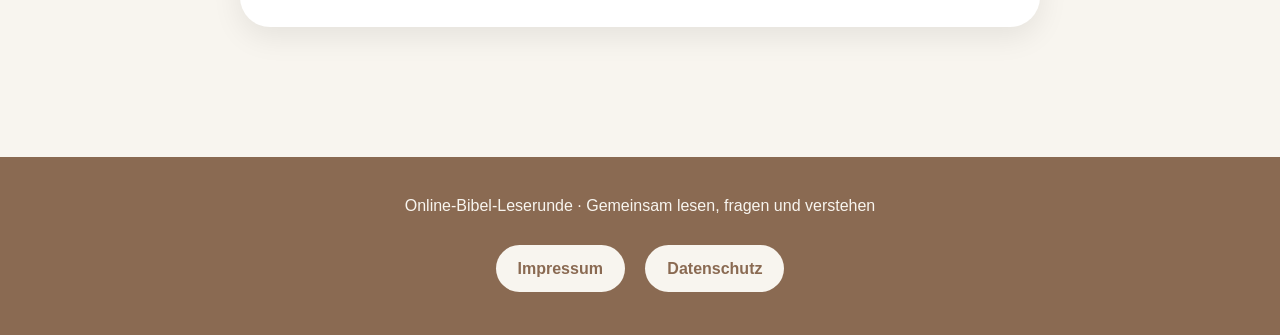
==== commit 7d3b8f44: "Update index.html" ====
--- a/index.html
+++ b/index.html
@@ -257,7 +257,7 @@
 
 <p>
 
-Unsere Treffen finden online etwa alle 4 bis 6 Wochen statt. Jeder kann Themen vorschlagen, Fragen stellen oder Gedanken mitbringen.
+Wir treffen uns online etwa alle 4 bis 6 Wochen statt. Jeder kann Themen vorschlagen, Fragen stellen oder Gedanken mitbringen.
 
 </p>
 
@@ -285,7 +285,7 @@
 
 <p>
 
-Und erstaunlicherweise findet sich gemeinsam fast immer ein Weg, etwas besser zu verstehen!
+Erstaunlicherweise findet sich gemeinsam immer ein Weg, etwas besser zu verstehen!
 
 </p>
 
@@ -293,7 +293,9 @@
 
 <p style="text-align:center;font-size:1.2rem;">
 
-🪻Neue Gäste sind herzlich willkommen. Schreiben Sie uns gerne über das Anmeldeformular – wir freuen uns auf den Austausch!⛵
+🪻Neue Gäste – jung oder alt – sind herzlich willkommen. Auch Skeptiker und Fragende finden bei uns ihren Platz. 
+  Wichtig sind Neugier, die Freude am gemeinsamen Suchen und ein respektvoller Umgang miteinander. 
+  Schreiben Sie uns gerne über das Anmeldeformular – wir freuen uns auf den Austausch!⛵
 
 </p>
 
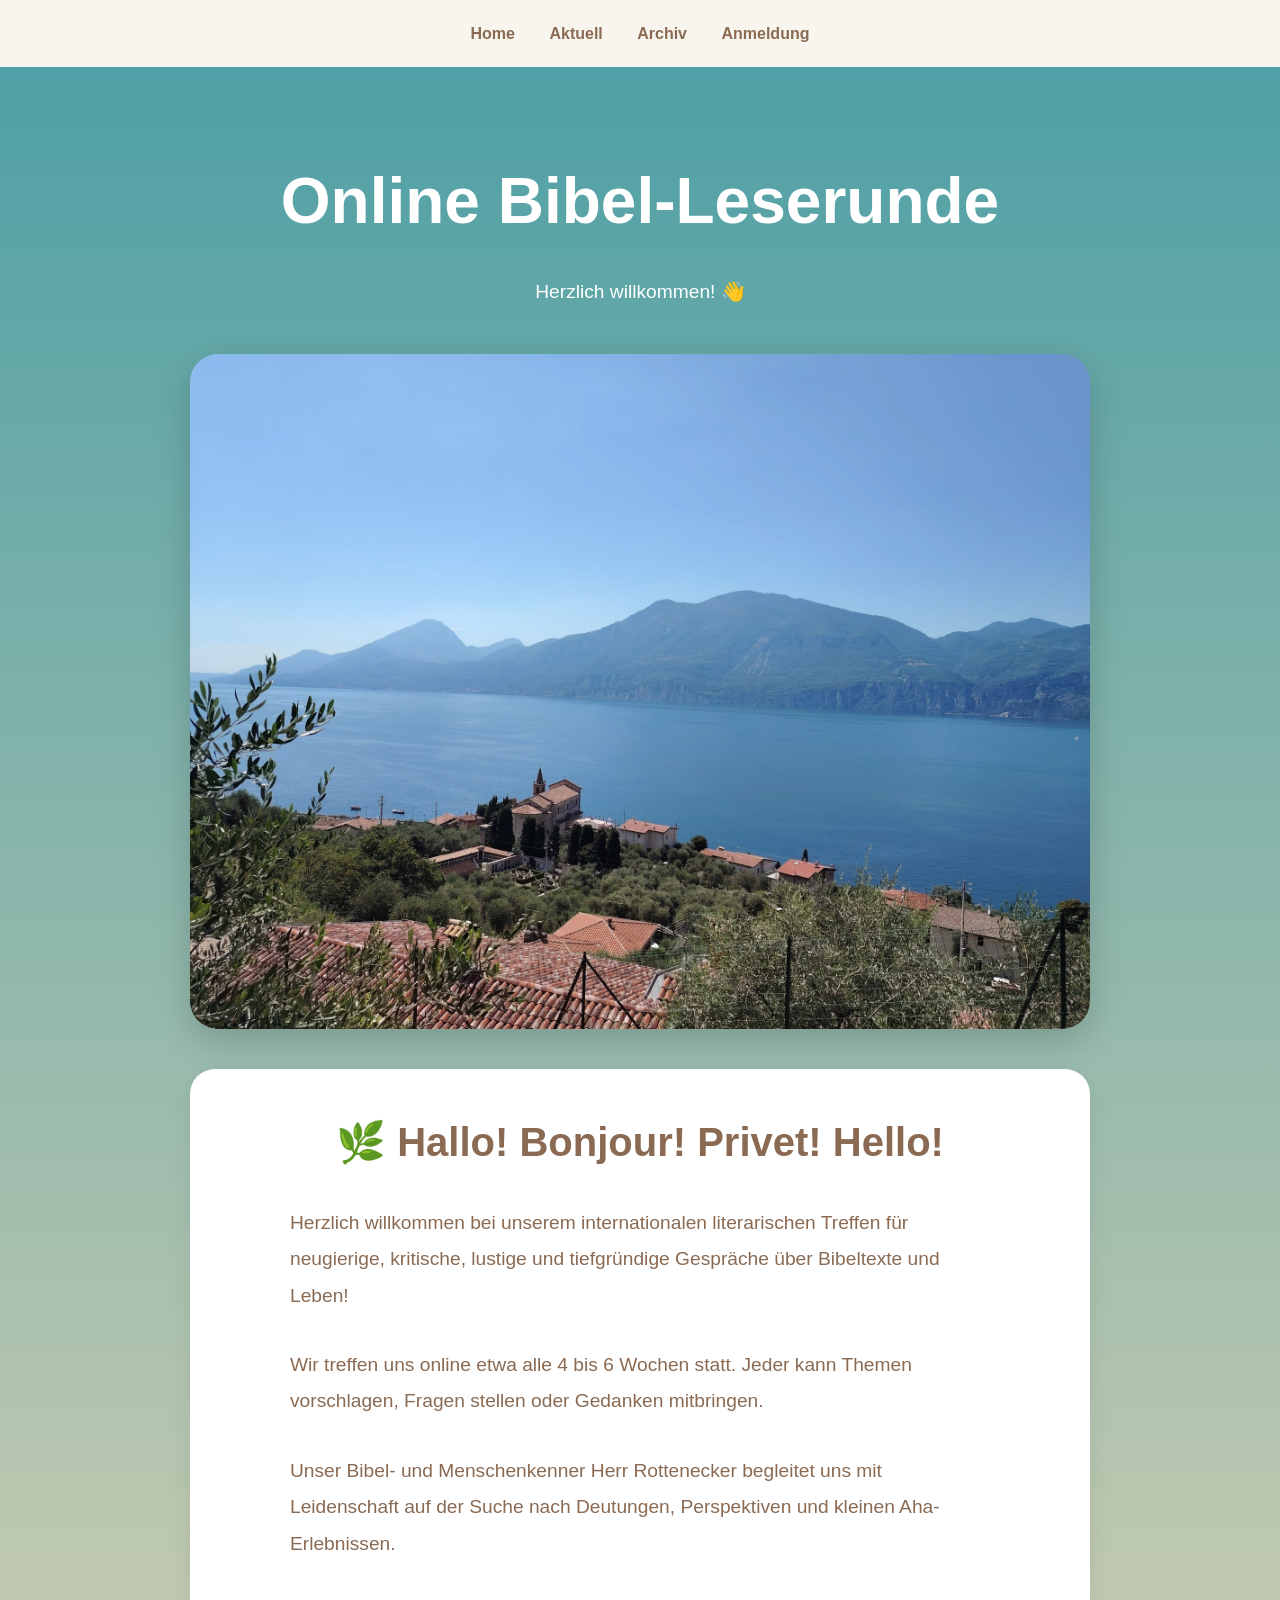
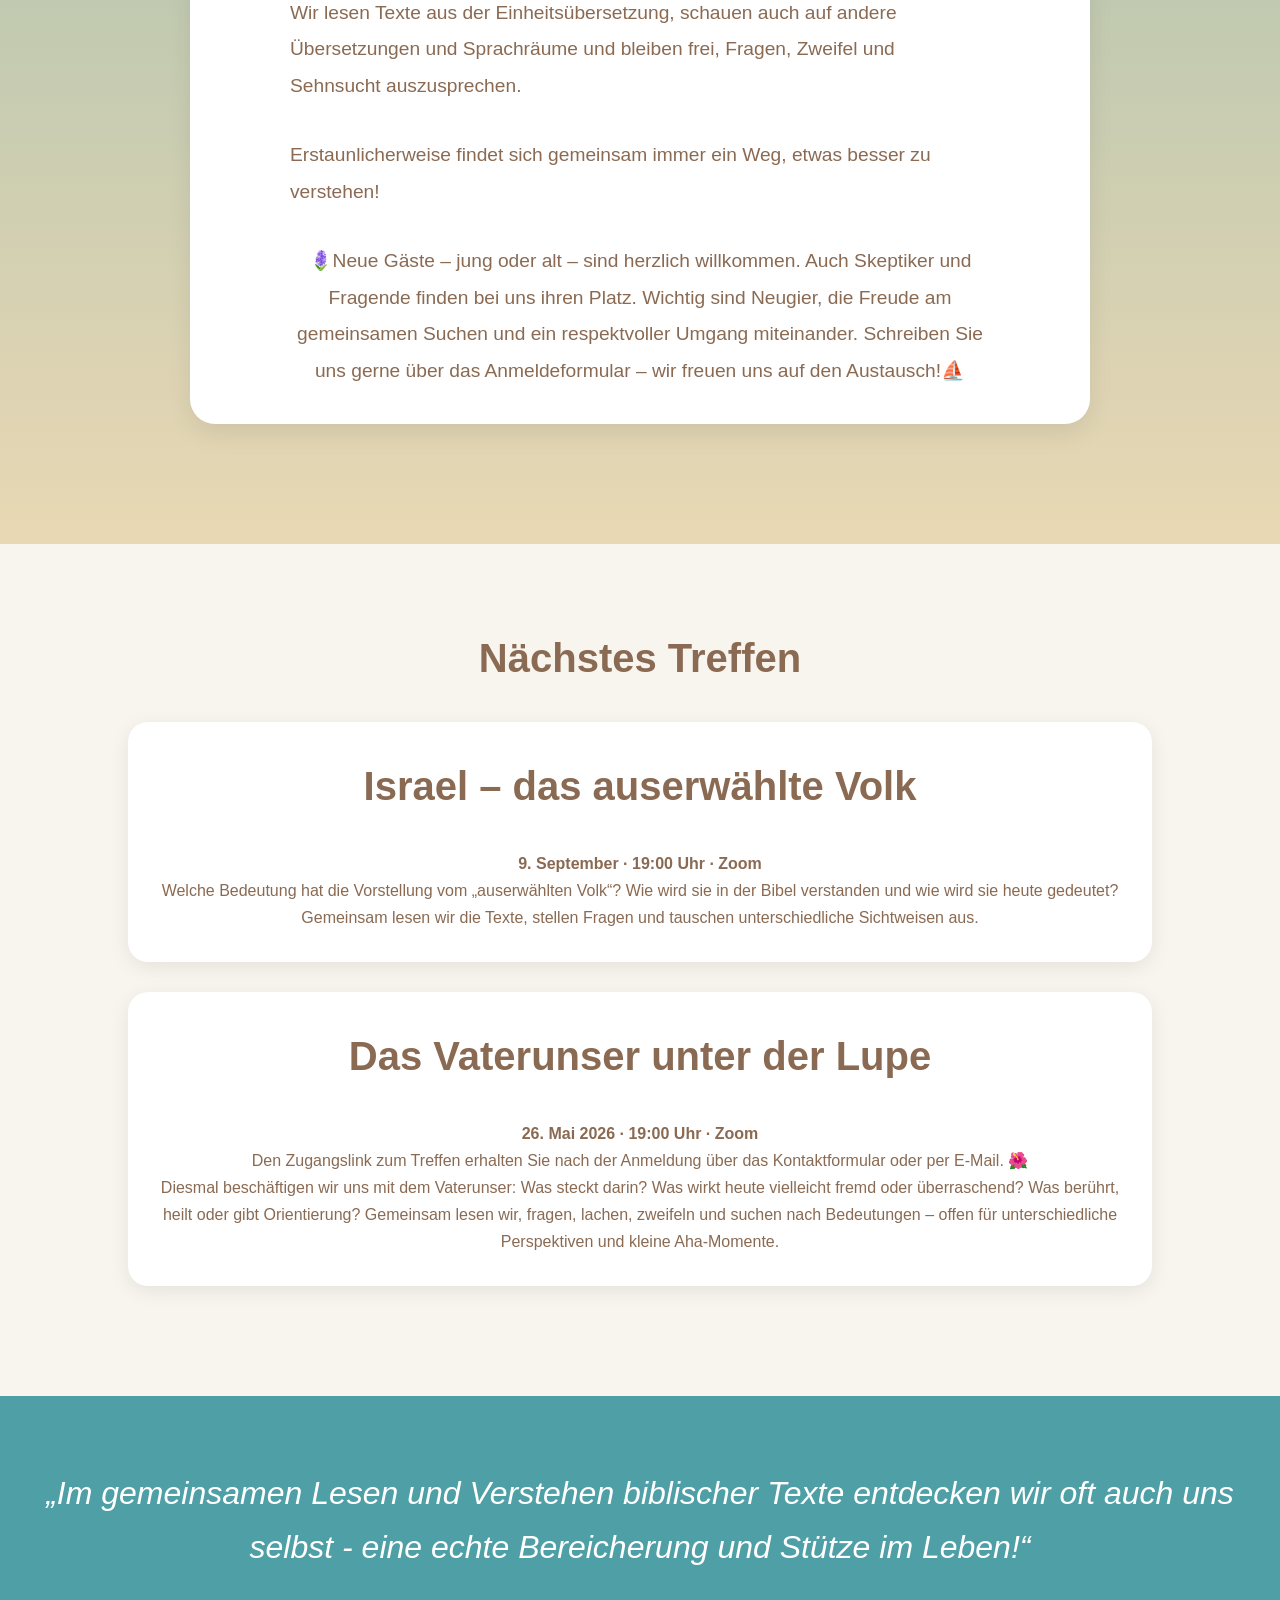
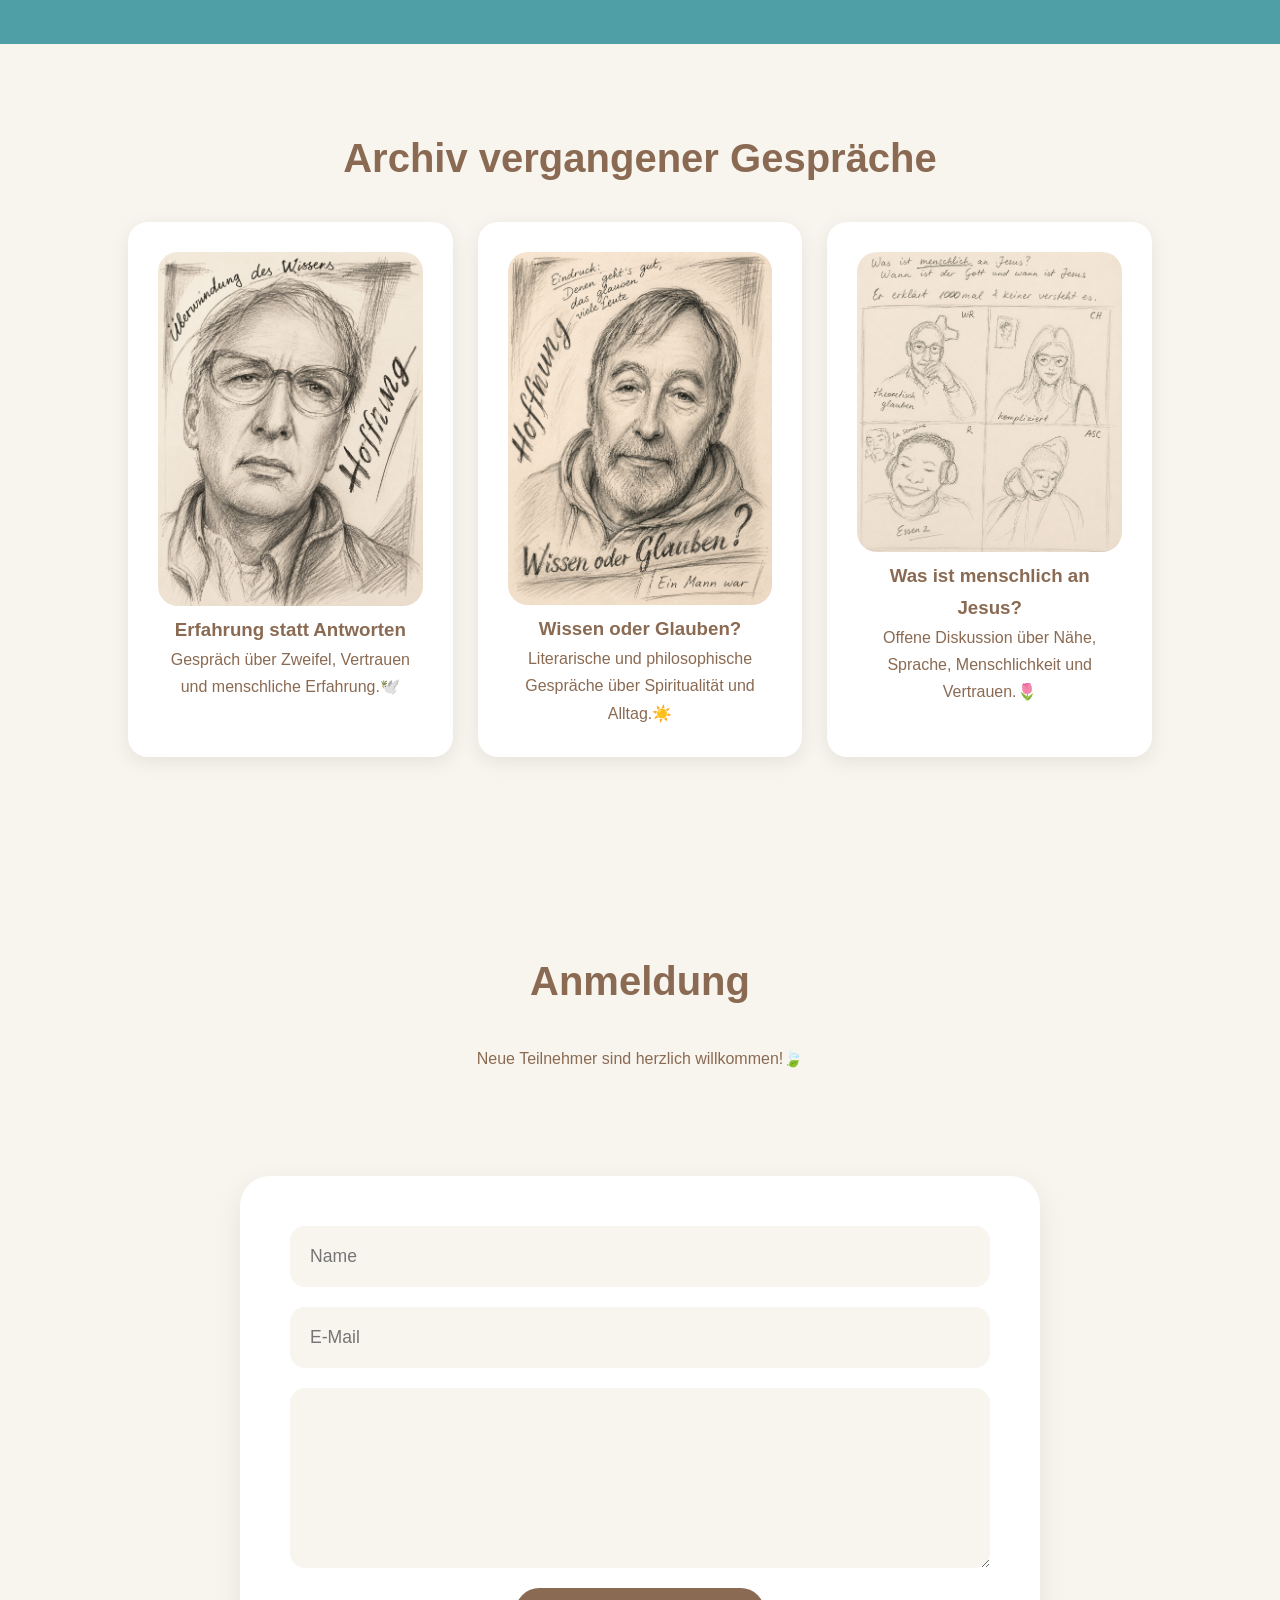
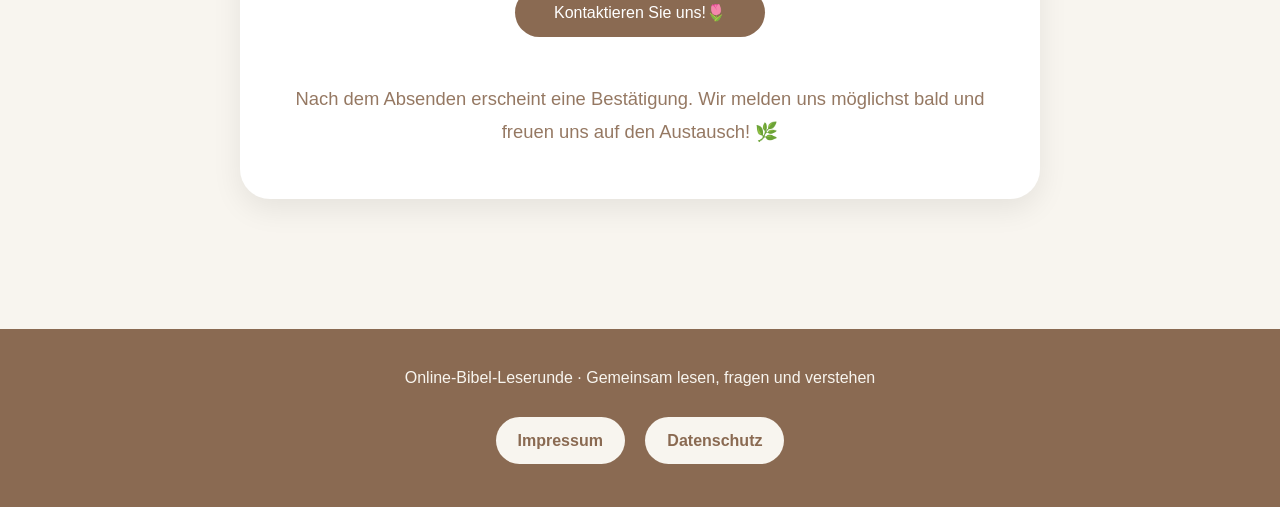
==== commit ce3893aa: "Modify event information and card content Updated event details and descriptions in the HTML section" ====
--- a/index.html
+++ b/index.html
@@ -306,30 +306,42 @@
 
   <h2>Nächstes Treffen</h2>
 
-  <div class="card">
-
-    <h2>Das Vaterunser unter der Lupe</h2>
-
-   <p>
-<h2>26. Mai 2026 · 19:00 Uhr · Zoom</h2>
-</p>
-
-<p>
-Den Zugangslink zum Treffen erhalten Sie nach der Anmeldung über das Kontaktformular oder per E-Mail.🌺
-</p>
-
-<br>
-
-<p>
-
+<div class="card">
+
+<h2>Israel – das auserwählte Volk</h2>
+
+<p>
+<strong>9. September · 19:00 Uhr · Zoom</strong>
+</p>
+
+<p>
+Welche Bedeutung hat die Vorstellung vom „auserwählten Volk“?
+Wie wird sie in der Bibel verstanden und wie wird sie heute gedeutet?
+Gemeinsam lesen wir die Texte, stellen Fragen und tauschen unterschiedliche Sichtweisen aus.
+</p>
+
+</div>
+
+<div class="card">
+
+<h2>Das Vaterunser unter der Lupe</h2>
+
+<p>
+<strong>26. Mai 2026 · 19:00 Uhr · Zoom</strong>
+</p>
+
+<p>
+Den Zugangslink zum Treffen erhalten Sie nach der Anmeldung über das Kontaktformular oder per E-Mail. 🌺
+</p>
+
+<p>
 Diesmal beschäftigen wir uns mit dem Vaterunser:
-
-Was steckt darin? Was wirkt heute vielleicht fremd oder überraschend? Was berührt, heilt oder gibt Orientierung?
-
+Was steckt darin? Was wirkt heute vielleicht fremd oder überraschend?
+Was berührt, heilt oder gibt Orientierung?
 Gemeinsam lesen wir, fragen, lachen, zweifeln und suchen nach Bedeutungen – offen für unterschiedliche Perspektiven und kleine Aha-Momente.
-
-</p>
-  </div>
+</p>
+
+</div>
 
 </section>
 
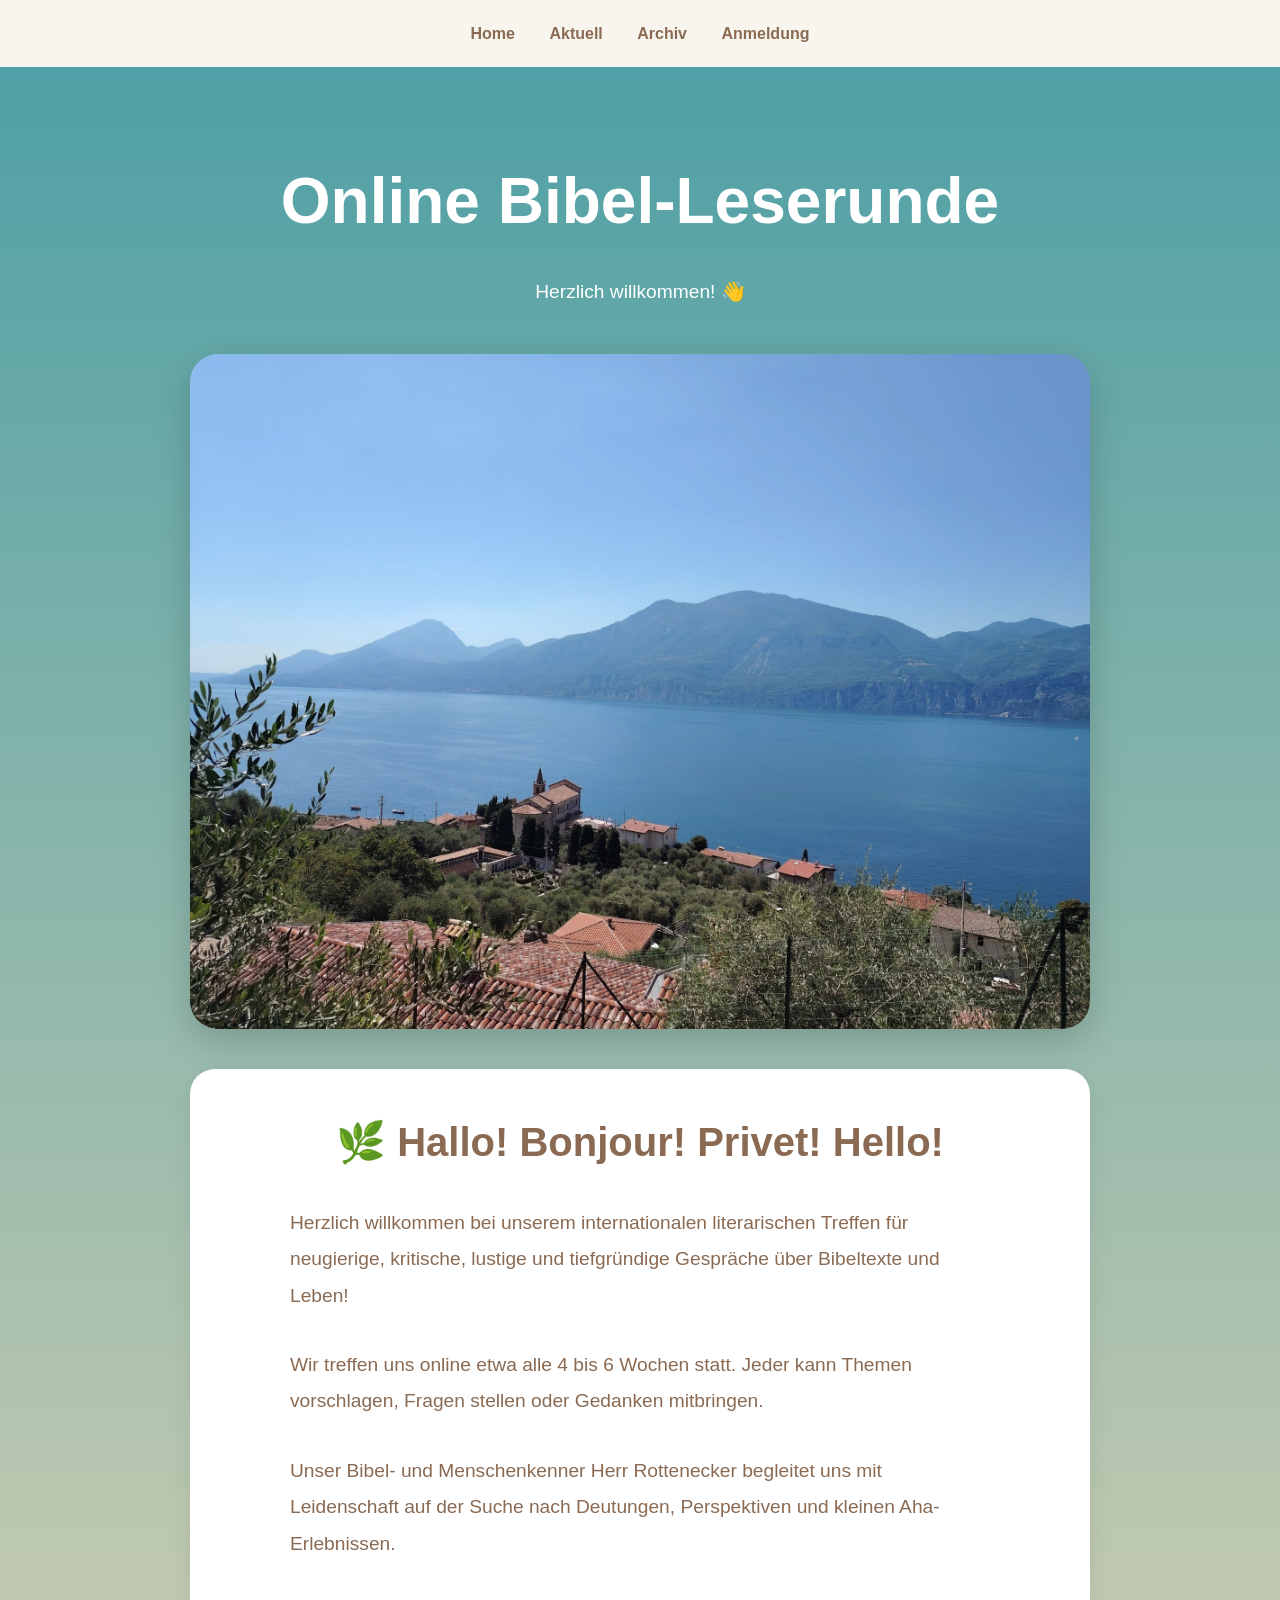
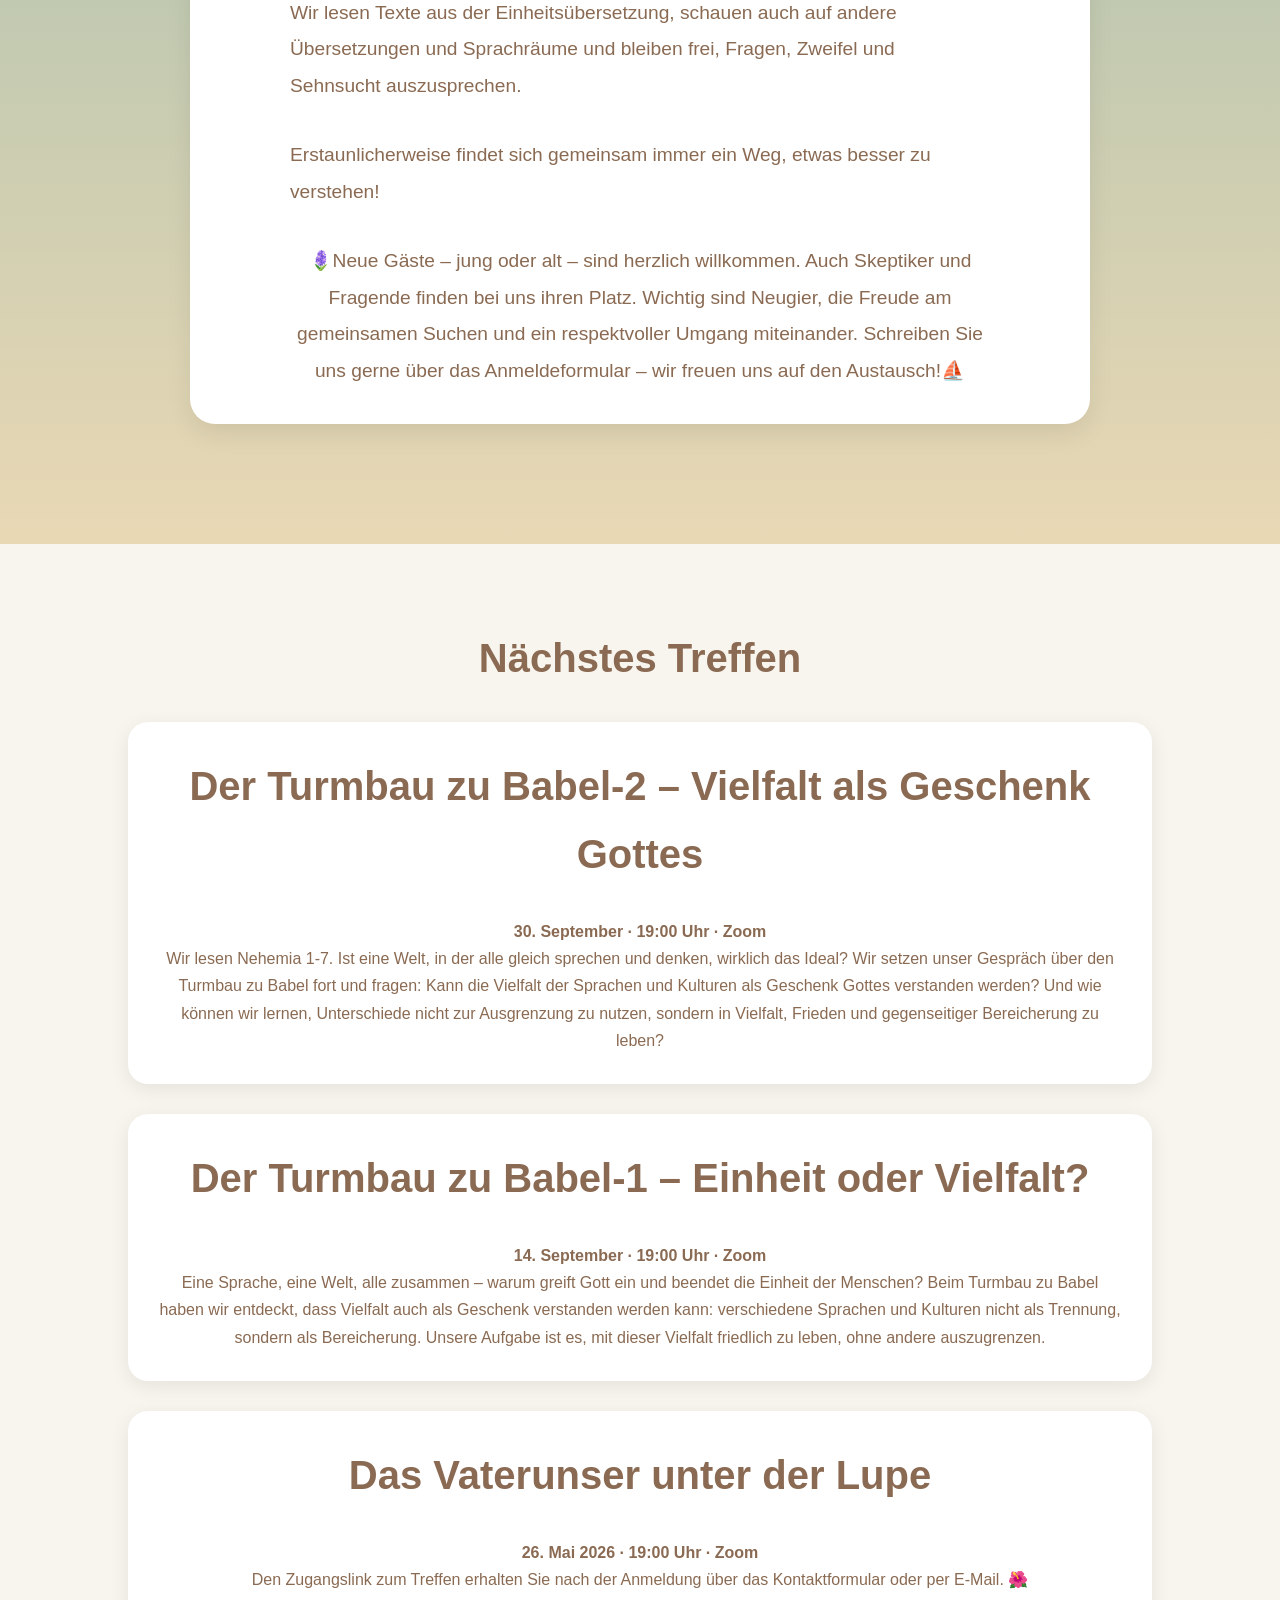
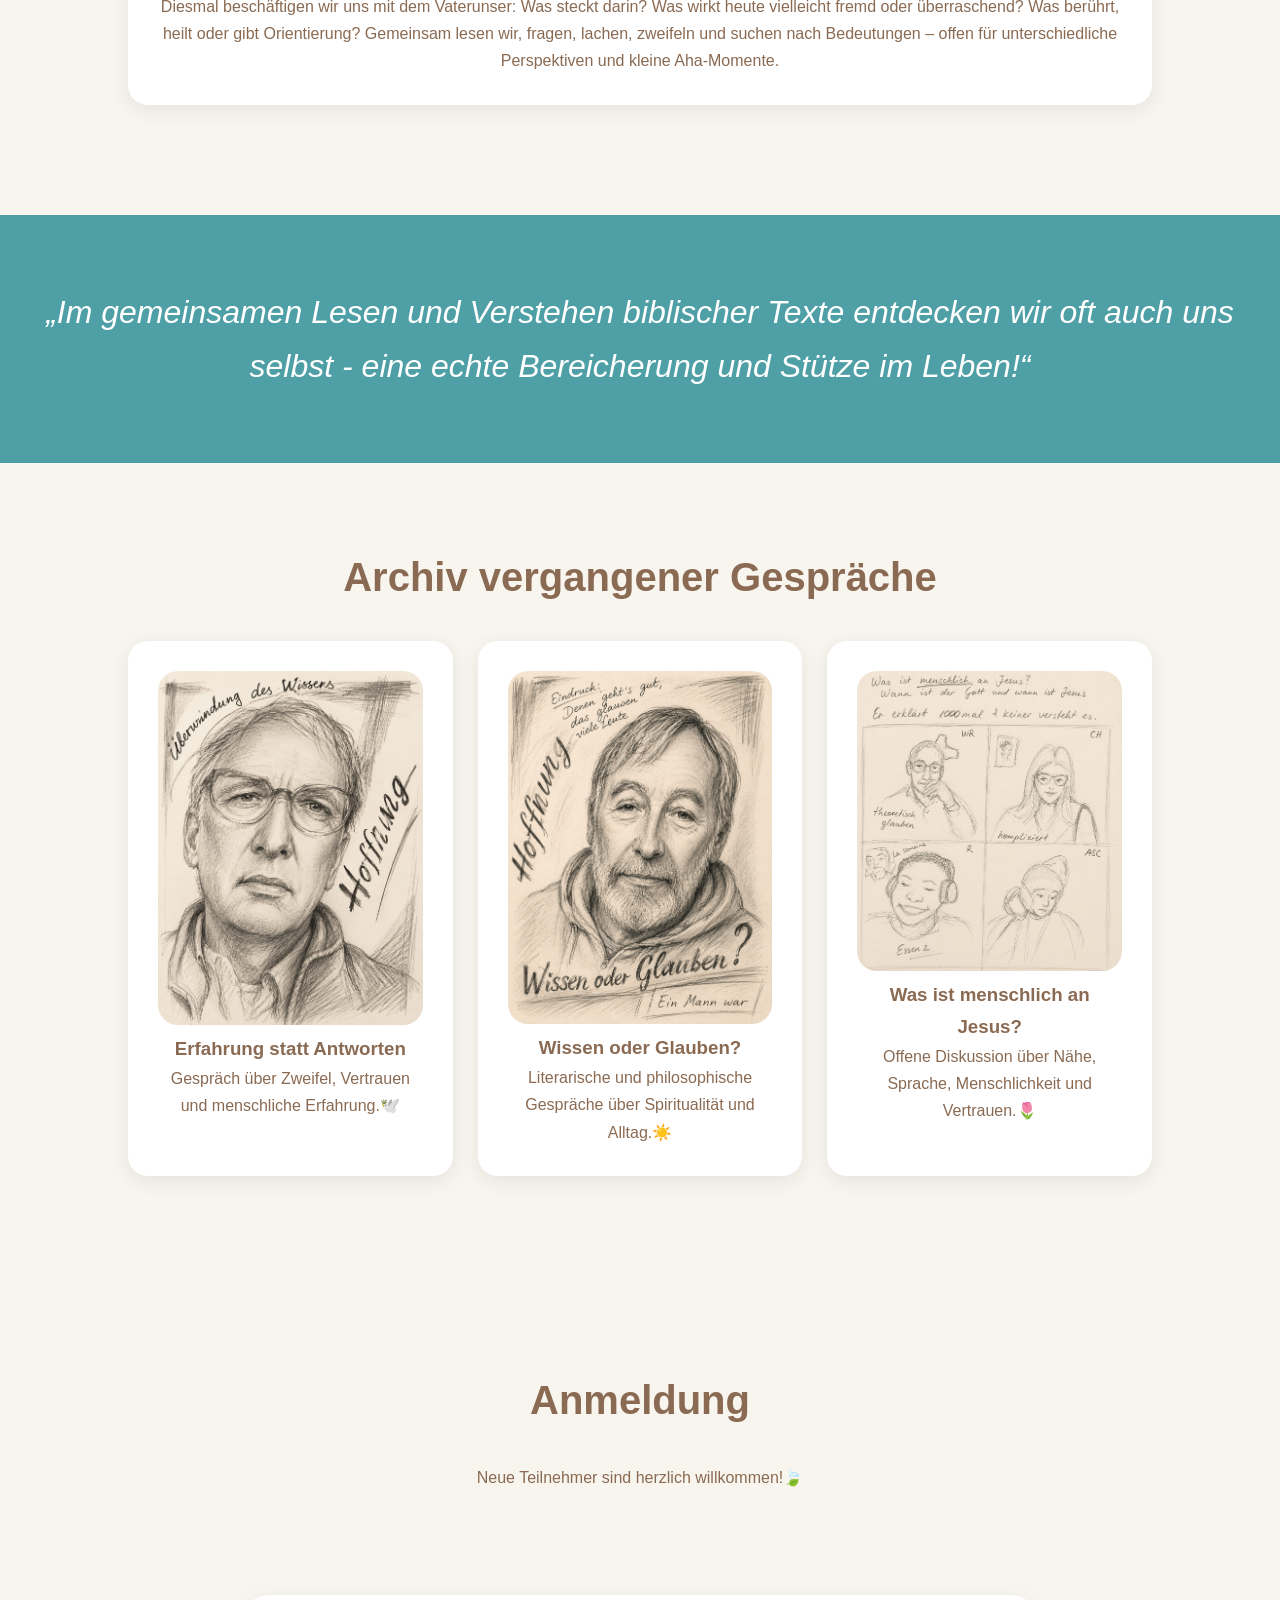
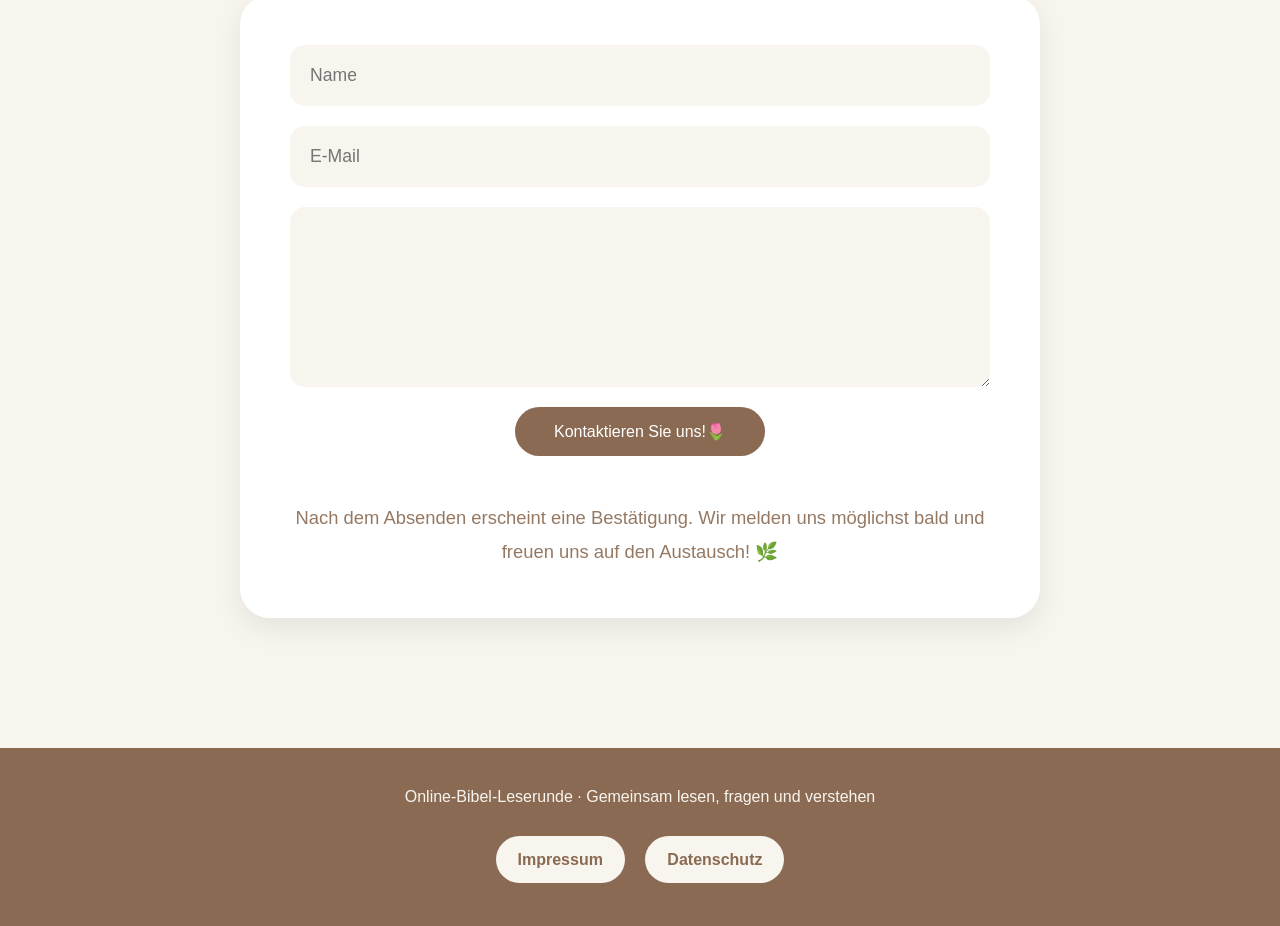
==== commit 4c2d949b: "Revise event titles and descriptions in index.html Updated event details and added new discussions o" ====
--- a/index.html
+++ b/index.html
@@ -308,16 +308,36 @@
 
 <div class="card">
 
-<h2>Israel – das auserwählte Volk</h2>
-
-<p>
-<strong>9. September · 19:00 Uhr · Zoom</strong>
-</p>
-
-<p>
-Welche Bedeutung hat die Vorstellung vom „auserwählten Volk“?
-Wie wird sie in der Bibel verstanden und wie wird sie heute gedeutet?
-Gemeinsam lesen wir die Texte, stellen Fragen und tauschen unterschiedliche Sichtweisen aus.
+<h2>Der Turmbau zu Babel-2 – Vielfalt als Geschenk Gottes</h2>
+
+<p>
+<strong>30. September · 19:00 Uhr · Zoom</strong>
+</p>
+
+<p>
+Wir lesen Nehemia 1-7. 
+Ist eine Welt, in der alle gleich sprechen und denken, wirklich das Ideal?
+Wir setzen unser Gespräch über den Turmbau zu Babel fort und fragen:
+Kann die Vielfalt der Sprachen und Kulturen als Geschenk Gottes verstanden werden?
+Und wie können wir lernen, Unterschiede nicht zur Ausgrenzung zu nutzen,
+sondern in Vielfalt, Frieden und gegenseitiger Bereicherung zu leben?
+</p>
+
+</div>
+
+<div class="card">
+
+<h2>Der Turmbau zu Babel-1 – Einheit oder Vielfalt?</h2>
+
+<p>
+<strong>14. September · 19:00 Uhr · Zoom</strong>
+</p>
+
+<p>
+Eine Sprache, eine Welt, alle zusammen – warum greift Gott ein und beendet die Einheit der Menschen?
+Beim Turmbau zu Babel haben wir entdeckt, dass Vielfalt auch als Geschenk verstanden werden kann:
+verschiedene Sprachen und Kulturen nicht als Trennung, sondern als Bereicherung.
+Unsere Aufgabe ist es, mit dieser Vielfalt friedlich zu leben, ohne andere auszugrenzen.
 </p>
 
 </div>
